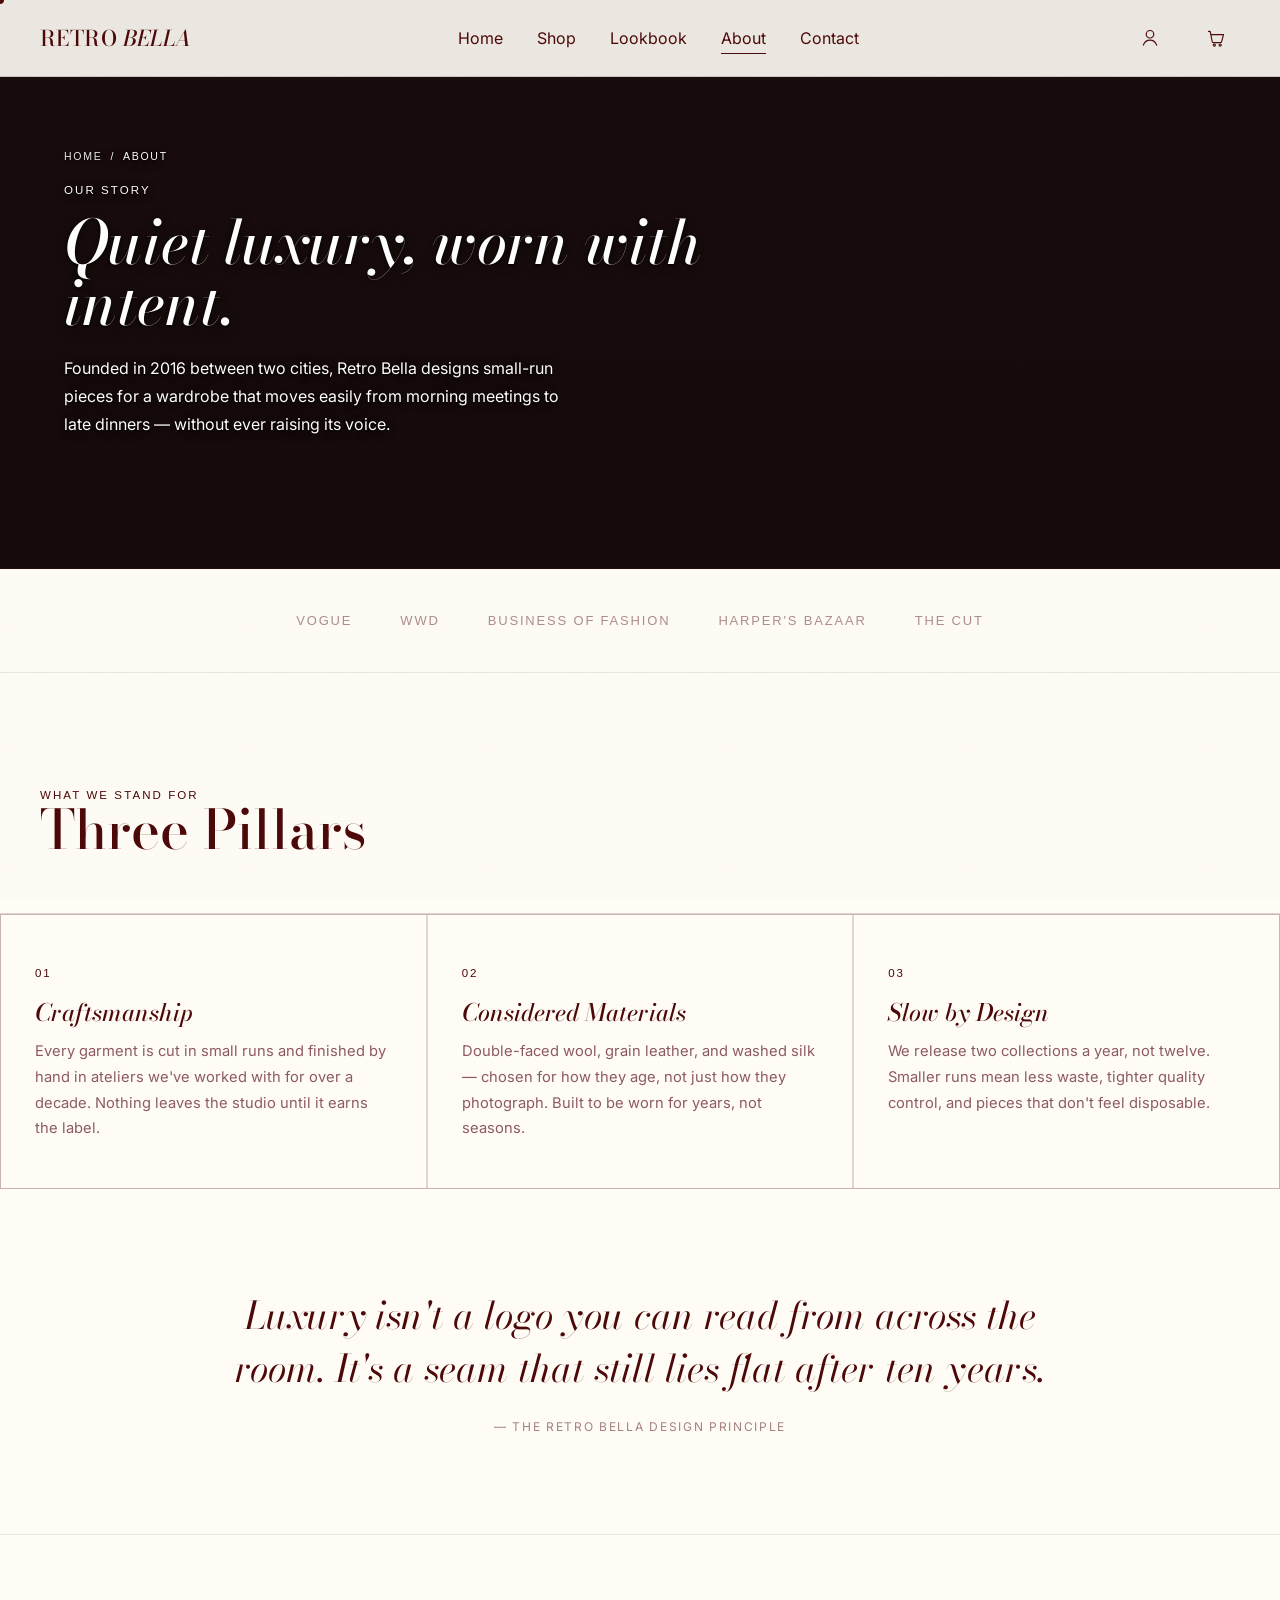
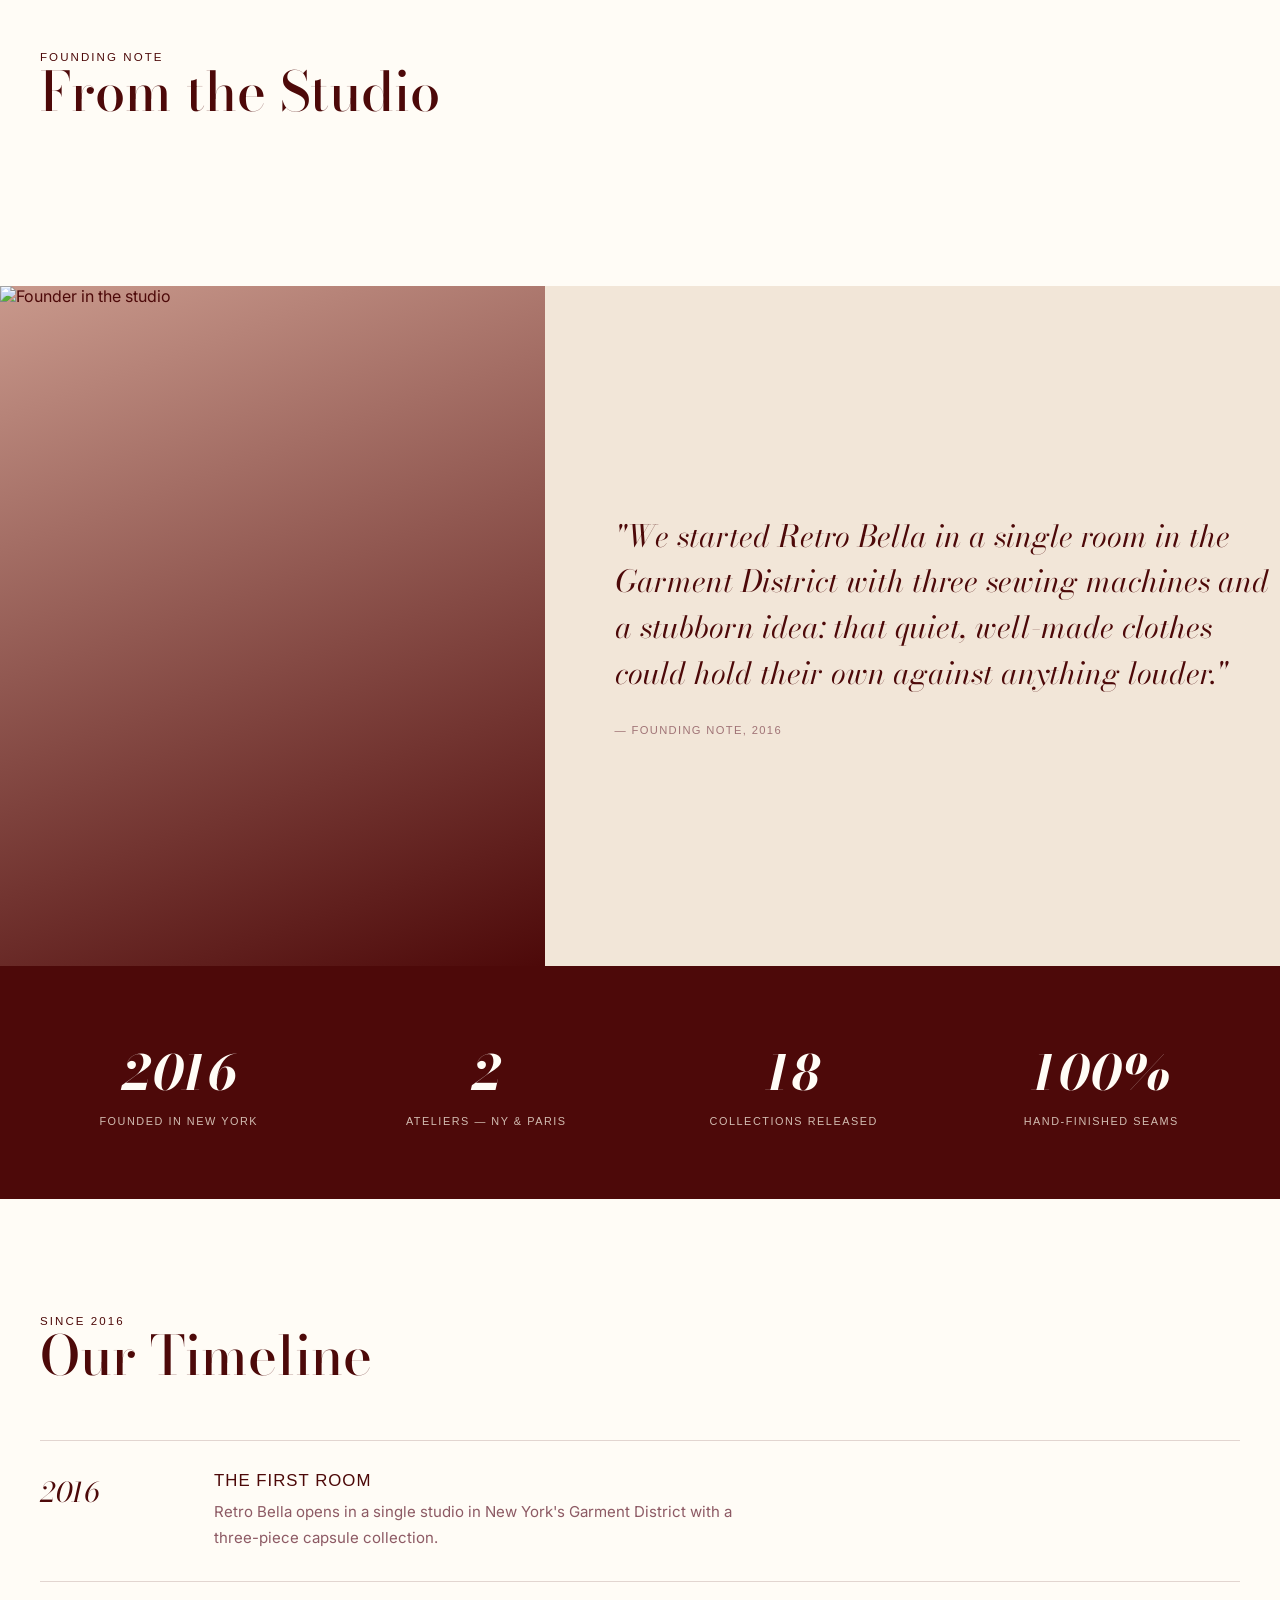
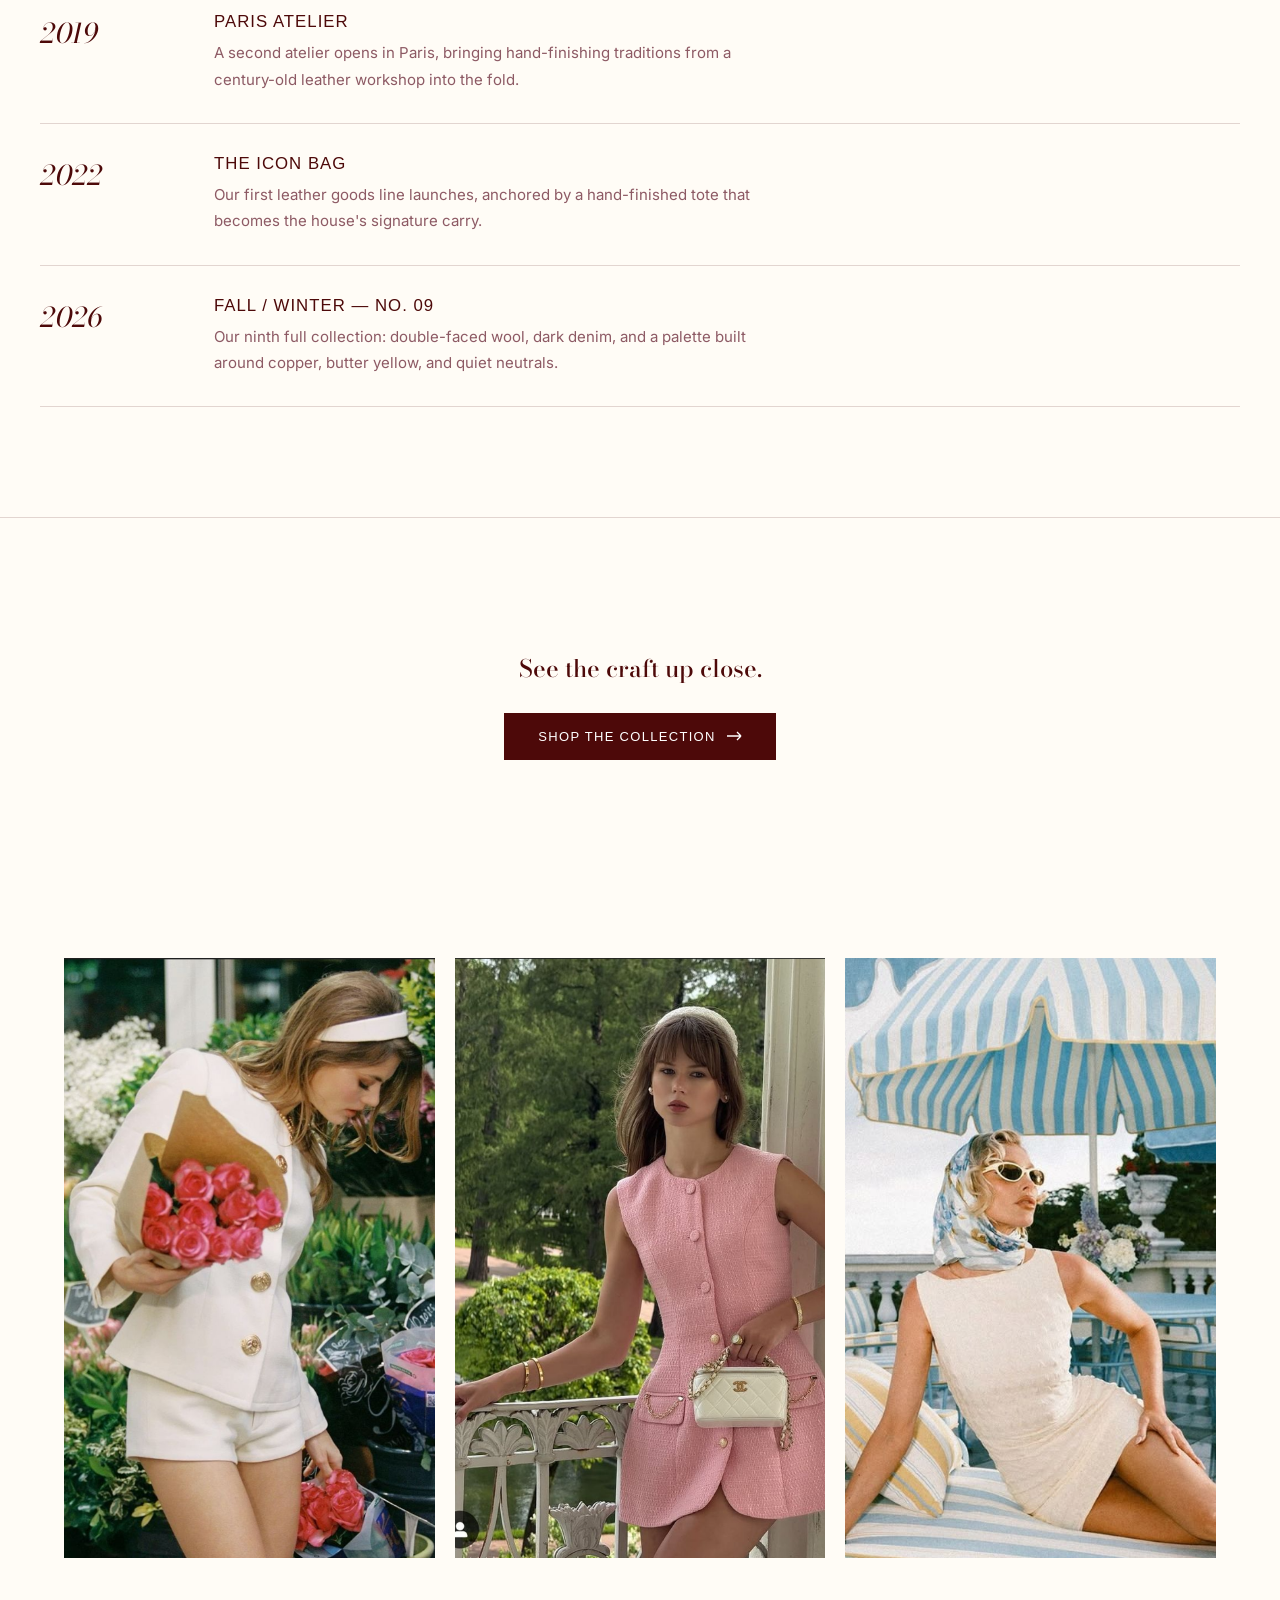
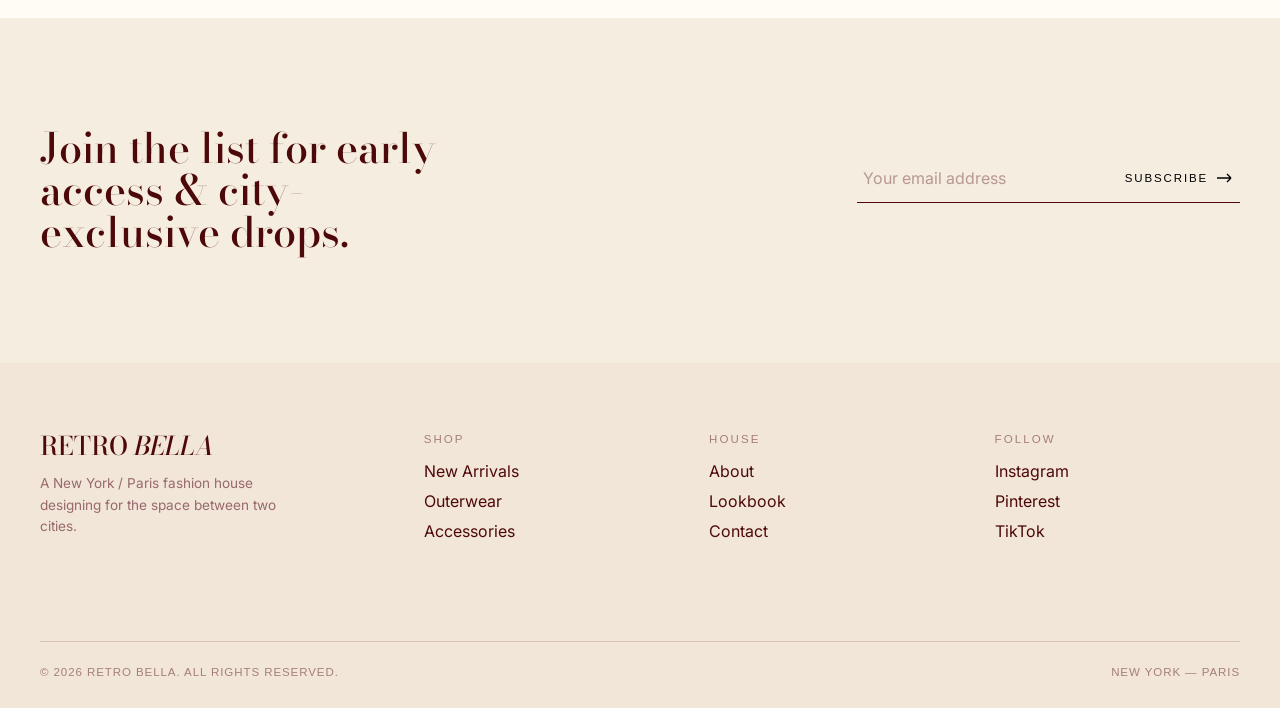
==== about.html @ 591b2ad4 "redone the about page" ====
<!DOCTYPE html>
<html lang="en">
<head>
<meta charset="UTF-8">
<meta name="viewport" content="width=device-width, initial-scale=1.0">
<title>About — RETRO&nbsp;BELLA</title>
<link rel="preconnect" href="https://fonts.googleapis.com">
<link rel="preconnect" href="https://fonts.gstatic.com" crossorigin>
<link href="https://fonts.googleapis.com/css2?family=Bodoni+Moda:ital,opsz,wght@0,6..96,400;0,6..96,500;0,6..96,700;1,6..96,400;1,6..96,500&family=Archivo+Expanded:wght@500;700&family=Inter:wght@300;400;500&display=swap" rel="stylesheet">
<link rel="stylesheet" href="css/styles.css">
<style>
  .page-banner{
    position:relative;
    background-color:#1a0d0d;
    background-image:linear-gradient(rgba(10,5,5,0.12), rgba(10,5,5,0.28)), url('images/about1.jpeg');
    background-size:cover;
    background-position:center 30%;
    background-repeat:no-repeat;
    padding:150px 5vw 130px;
  }
  .page-banner .breadcrumb,
  .page-banner .breadcrumb a,
  .page-banner .label,
  .page-banner h1,
  .page-banner .sub{
    color:#ffffff !important;
    text-shadow:0 2px 6px rgba(0,0,0,0.55), 0 1px 20px rgba(0,0,0,0.45);
  }
  .page-banner .breadcrumb a{
    opacity:0.9;
  }

  .founder-block .img{
    overflow:hidden;
  }
  .founder-block .img img{
    width:100%;
    height:100%;
    object-fit:cover;
    object-position:top center;
    display:block;
  }

  .editorial-photo{
    display:grid;
    grid-template-columns:repeat(3, 1fr);
    gap:20px;
    padding:60px 5vw;
  }
  .editorial-photo figure{
    margin:0;
    overflow:hidden;
  }
  .editorial-photo img{
    width:100%;
    height:600px;
    object-fit:cover;
    object-position:top center;
    display:block;
  }
  @media (max-width:800px){
    .editorial-photo{
      grid-template-columns:1fr;
    }
    .editorial-photo img{
      height:420px;
    }
  }

  .press-strip{
    display:flex;
    flex-wrap:wrap;
    align-items:center;
    justify-content:center;
    gap:48px;
    padding:44px 5vw;
    border-bottom:1px solid rgba(0,0,0,0.08);
  }
  .press-strip span{
    font-family:'Archivo Expanded', sans-serif;
    font-weight:500;
    font-size:13px;
    letter-spacing:0.14em;
    text-transform:uppercase;
    opacity:0.45;
  }

  .pull-quote{
    padding:100px 12vw;
    text-align:center;
    border-bottom:1px solid rgba(0,0,0,0.08);
  }
  .pull-quote p{
    font-family:'Bodoni Moda', serif;
    font-style:italic;
    font-weight:400;
    font-size:clamp(24px, 3vw, 38px);
    line-height:1.4;
    max-width:820px;
    margin:0 auto;
  }
  .pull-quote span{
    display:block;
    margin-top:24px;
    font-family:'Inter', sans-serif;
    font-size:12px;
    letter-spacing:0.14em;
    text-transform:uppercase;
    opacity:0.5;
  }

  .shop-cta{
    text-align:center;
    padding:90px 5vw;
    border-bottom:none;
  }
  .shop-cta h2{
    margin-bottom:28px;
  }
  .shop-cta a.btn-primary{
    display:inline-flex;
    align-items:center;
    gap:10px;
    padding:16px 34px;
    font-family:'Archivo Expanded', sans-serif;
    font-size:13px;
    letter-spacing:0.1em;
    text-transform:uppercase;
    text-decoration:none;
    color:#fff;
    background:#4D0909;
    transition:opacity .3s ease;
  }
  .shop-cta a.btn-primary:hover{
    opacity:0.85;
  }
</style>
</head>
<body>

<div class="grain"></div>
<div class="cursor-dot" id="cursorDot"></div>

<header id="siteHeader" class="scrolled">
  <a href="index.html" class="logo" style="text-decoration:none;color:inherit;">RETRO <em>BELLA</em></a>
  <nav class="links" id="navLinks">
    <a href="index.html">Home</a>
    <a href="shop.html">Shop</a>
    <a href="lookbook.html">Lookbook</a>
    <a href="about.html" class="is-active">About</a>
    <a href="contact.html">Contact</a>
  </nav>
  <div class="header-icons">
    <a href="login.html" class="icon-btn" aria-label="Account">
      <svg width="20" height="20" viewBox="0 0 24 24" fill="none"><path d="M12 12a4.5 4.5 0 1 0 0-9 4.5 4.5 0 0 0 0 9Z" stroke="currentColor" stroke-width="1.4"/><path d="M4 20.5c1.5-4 4.7-6 8-6s6.5 2 8 6" stroke="currentColor" stroke-width="1.4" stroke-linecap="round"/></svg>
    </a>
    <a href="shop.html" class="icon-btn" aria-label="Cart">
      <svg width="20" height="20" viewBox="0 0 24 24" fill="none"><path d="M3 4h2l2.4 12.2a1.5 1.5 0 0 0 1.47 1.3h8.4a1.5 1.5 0 0 0 1.47-1.18L21 8H6" stroke="currentColor" stroke-width="1.4" stroke-linecap="round" stroke-linejoin="round"/><circle cx="10" cy="20.5" r="1.3" stroke="currentColor" stroke-width="1.4"/><circle cx="17" cy="20.5" r="1.3" stroke="currentColor" stroke-width="1.4"/></svg>
    </a>
  </div>
  <button class="menu-btn" id="menuBtn" aria-label="Toggle menu">
    <span></span><span></span><span></span>
  </button>
</header>

<section class="page-banner about-banner">
  <div class="breadcrumb"><a href="index.html">Home</a> / <span>About</span></div>
  <span class="label">Our Story</span>
  <h1>Quiet luxury, worn with intent.</h1>
  <p class="sub">Founded in 2016 between two cities, Retro Bella designs small-run pieces for a wardrobe that moves easily from morning meetings to late dinners — without ever raising its voice.</p>
</section>

<div class="press-strip reveal">
  <span>Vogue</span>
  <span>WWD</span>
  <span>Business of Fashion</span>
  <span>Harper's Bazaar</span>
  <span>The Cut</span>
</div>

<section style="padding-bottom:0;">
  <div class="section-head reveal">
    <div>
      <span class="label">What We Stand For</span>
      <h2>Three Pillars</h2>
    </div>
  </div>
</section>

<div class="pillars-grid reveal">
  <div class="pillar">
    <span class="num">01</span>
    <h3>Craftsmanship</h3>
    <p>Every garment is cut in small runs and finished by hand in ateliers we've worked with for over a decade. Nothing leaves the studio until it earns the label.</p>
  </div>
  <div class="pillar">
    <span class="num">02</span>
    <h3>Considered Materials</h3>
    <p>Double-faced wool, grain leather, and washed silk — chosen for how they age, not just how they photograph. Built to be worn for years, not seasons.</p>
  </div>
  <div class="pillar">
    <span class="num">03</span>
    <h3>Slow by Design</h3>
    <p>We release two collections a year, not twelve. Smaller runs mean less waste, tighter quality control, and pieces that don't feel disposable.</p>
  </div>
</div>

<div class="pull-quote reveal">
  <p>Luxury isn't a logo you can read from across the room. It's a seam that still lies flat after ten years.</p>
  <span>— The Retro Bella Design Principle</span>
</div>

<section style="border-bottom:none;">
  <div class="section-head reveal">
    <div>
      <span class="label">Founding Note</span>
      <h2>From the Studio</h2>
    </div>
  </div>
</section>

<div class="founder-block reveal">
  <div class="img" style="--c1:#C9998C; --c2:#4D0909;">
    <img src="images/about2.jpeg" alt="Founder in the studio">
  </div>
  <div class="copy">
    <blockquote>"We started Retro Bella in a single room in the Garment District with three sewing machines and a stubborn idea: that quiet, well-made clothes could hold their own against anything louder."</blockquote>
    <cite>— Founding Note, 2016</cite>
  </div>
</div>

<div class="stats-row reveal">
  <div class="stat"><strong>2016</strong><span>Founded in New York</span></div>
  <div class="stat"><strong>2</strong><span>Ateliers — NY &amp; Paris</span></div>
  <div class="stat"><strong>18</strong><span>Collections released</span></div>
  <div class="stat"><strong>100%</strong><span>Hand-finished seams</span></div>
</div>

<section>
  <div class="section-head reveal">
    <div>
      <span class="label">Since 2016</span>
      <h2>Our Timeline</h2>
    </div>
  </div>

  <div class="timeline reveal" style="padding:0;">
    <div class="timeline-row">
      <span class="year">2016</span>
      <div>
        <h4>The First Room</h4>
        <p>Retro Bella opens in a single studio in New York's Garment District with a three-piece capsule collection.</p>
      </div>
    </div>
    <div class="timeline-row">
      <span class="year">2019</span>
      <div>
        <h4>Paris Atelier</h4>
        <p>A second atelier opens in Paris, bringing hand-finishing traditions from a century-old leather workshop into the fold.</p>
      </div>
    </div>
    <div class="timeline-row">
      <span class="year">2022</span>
      <div>
        <h4>The Icon Bag</h4>
        <p>Our first leather goods line launches, anchored by a hand-finished tote that becomes the house's signature carry.</p>
      </div>
    </div>
    <div class="timeline-row">
      <span class="year">2026</span>
      <div>
        <h4>Fall / Winter — No. 09</h4>
        <p>Our ninth full collection: double-faced wool, dark denim, and a palette built around copper, butter yellow, and quiet neutrals.</p>
      </div>
    </div>
  </div>
</section>

<div class="shop-cta reveal">
  <h2>See the craft up close.</h2>
  <a href="shop.html" class="btn-primary">Shop the Collection
    <svg width="16" height="10" viewBox="0 0 16 10" fill="none"><path d="M1 5H15M15 5L11 1M15 5L11 9" stroke="currentColor" stroke-width="1.3"/></svg>
  </a>
</div>

<div class="editorial-photo reveal">
  <figure><img src="images/about3.png" alt="Retro Bella — editorial moment"></figure>
  <figure><img src="images/about4.png" alt="Retro Bella — editorial moment"></figure>
  <figure><img src="images/about5.png" alt="Retro Bella — editorial moment"></figure>
</div>

<section id="newsletter" style="border-bottom:none;">
  <div class="newsletter reveal">
    <h2>Join the list for early access &amp; city-exclusive drops.</h2>
    <div>
      <form id="newsletterForm">
        <input type="email" placeholder="Your email address" required>
        <button type="submit">Subscribe
          <svg width="16" height="10" viewBox="0 0 16 10" fill="none"><path d="M1 5H15M15 5L11 1M15 5L11 9" stroke="currentColor" stroke-width="1.3"/></svg>
        </button>
      </form>
      <p class="note" id="newsletterNote">Thank you — you're on the list.</p>
    </div>
  </div>
</section>

<footer>
  <div class="brand">
    <h3>RETRO <em style="color:var(--sangria)">BELLA</em></h3>
    <p>A New York / Paris fashion house designing for the space between two cities.</p>
  </div>
  <div>
    <span class="label">Shop</span>
    <ul>
      <li><a href="shop.html">New Arrivals</a></li>
      <li><a href="shop.html">Outerwear</a></li>
      <li><a href="shop.html">Accessories</a></li>
    </ul>
  </div>
  <div>
    <span class="label">House</span>
    <ul>
      <li><a href="about.html">About</a></li>
      <li><a href="lookbook.html">Lookbook</a></li>
      <li><a href="contact.html">Contact</a></li>
    </ul>
  </div>
  <div>
    <span class="label">Follow</span>
    <ul>
      <li><a href="#">Instagram</a></li>
      <li><a href="#">Pinterest</a></li>
      <li><a href="#">TikTok</a></li>
    </ul>
  </div>
  <div class="footer-bottom">
    <span>© 2026 Retro Bella. All rights reserved.</span>
    <span>New York — Paris</span>
  </div>
</footer>

<script>
  const header = document.getElementById('siteHeader');
  const menuBtn = document.getElementById('menuBtn');
  const navLinks = document.getElementById('navLinks');
  menuBtn.addEventListener('click', () => {
    menuBtn.classList.toggle('open');
    navLinks.classList.toggle('open');
  });

  const revealEls = document.querySelectorAll('.reveal');
  const io = new IntersectionObserver((entries) => {
    entries.forEach(entry => {
      if (entry.isIntersecting) {
        entry.target.classList.add('in');
        io.unobserve(entry.target);
      }
    });
  }, { threshold: 0.15 });
  revealEls.forEach(el => io.observe(el));

  const form = document.getElementById('newsletterForm');
  const note = document.getElementById('newsletterNote');
  form.addEventListener('submit', (e) => {
    e.preventDefault();
    note.classList.add('show');
    form.reset();
    setTimeout(() => note.classList.remove('show'), 4000);
  });

  const cursorDot = document.getElementById('cursorDot');
  if (window.matchMedia('(hover: hover)').matches) {
    window.addEventListener('mousemove', (e) => {
      cursorDot.style.left = e.clientX + 'px';
      cursorDot.style.top = e.clientY + 'px';
    });
    document.querySelectorAll('.btn-primary, nav.links a, .newsletter button').forEach(el => {
      el.addEventListener('mouseenter', () => cursorDot.classList.add('active'));
      el.addEventListener('mouseleave', () => cursorDot.classList.remove('active'));
    });
  }
</script>

</body>
</html>
---- css/styles.css ----
:root{
    /* ===== Cherry / Cream theme ===== */
    --ink:#4D0909;              /* Cherry — primary text & accent */
    --paper:#FFFCF6;            /* Cream — primary background */
    --paper-dim:#F5EDE0;
    --sangria:#4D0909;          /* Cherry — buttons & accents */
    --sangria-dim:#320606;      /* deep cherry — hover states, gradient depth */
    --cornflower:#F0DCC0;       /* warm cream-gold — highlights on dark/video areas */
    --cornflower-dim:#E3C9A3;
    --butter:#F0DCC0;
    --butter-dim:#E3C9A3;
    --line: rgba(77,9,9,0.16);
    --dusk:#F5EDE0;
    --dusk-dim:#EBDFC9;
    --blush:#F2E6D8;
    --blush-dim:#E7D3BC;
  }

  *{ margin:0; padding:0; box-sizing:border-box; }
  html{ scroll-behavior:smooth; }

  body{
    background:var(--paper);
    color:var(--ink);
    font-family:'Inter', sans-serif;
    font-weight:400;
    overflow-x:hidden;
  }

  ::selection{ background:var(--sangria); color:var(--paper); }
  a{ color:inherit; text-decoration:none; }

  .label{
    font-family:'Archivo Expanded', sans-serif;
    text-transform:uppercase;
    letter-spacing:0.18em;
    font-size:0.72rem;
    font-weight:500;
  }

  h1,h2,h3{
    font-family:'Bodoni Moda', serif;
    font-weight:500;
    line-height:1;
  }

  .grain{
    position:fixed; inset:0; pointer-events:none; z-index:500;
    opacity:0.045; mix-blend-mode:multiply;
    background-image:url("data:image/svg+xml,%3Csvg xmlns='http://www.w3.org/2000/svg' width='120' height='120'%3E%3Cfilter id='n'%3E%3CfeTurbulence type='fractalNoise' baseFrequency='0.9' numOctaves='2' stitchTiles='stitch'/%3E%3C/filter%3E%3Crect width='100%25' height='100%25' filter='url(%23n)'/%3E%3C/svg%3E");
  }

  /* ---------- nav ---------- */
  header{
    position:fixed; top:0; left:0; right:0; z-index:200;
    display:flex; align-items:center; justify-content:space-between;
    padding:22px 40px;
    background:transparent;
    transition:background 0.4s ease, padding 0.4s ease, border-color 0.4s ease;
    border-bottom:1px solid transparent;
  }
  header.scrolled{
    background:rgba(255,252,246,0.92);
    backdrop-filter:blur(6px);
    padding:14px 40px;
    border-bottom:1px solid var(--line);
  }
  header.on-video .logo, header.on-video nav.links a{ color:var(--paper); }
  header.on-video.scrolled .logo, header.on-video.scrolled nav.links a{ color:var(--ink); }

  .logo{
    font-family:'Bodoni Moda', serif; font-weight:500; font-size:1.35rem;
    letter-spacing:0.02em; transition:color 0.4s ease;
  }
  .logo em{ font-style:italic; color:var(--sangria); }
  header.on-video:not(.scrolled) .logo em{ color:var(--cornflower); }

  nav.links{
    position:fixed; top:0; right:0; height:100vh; width:72%;
    background:var(--paper); display:flex; flex-direction:column; justify-content:center; align-items:flex-start;
    padding:40px; gap:26px; transform:translateX(100%); transition:transform 0.4s ease;
    border-left:1px solid var(--line); z-index:250;
  }
  nav.links.open{ transform:translateX(0); }
  nav.links a{ position:relative; transition:color 0.4s ease; color:var(--ink) !important; }
  .menu-btn{ display:flex; }
  @media (min-width:641px){
    nav.links{
      position:static; height:auto; width:auto; flex-direction:row;
      background:none; padding:0; gap:34px; transform:none; border-left:none;
    }
    nav.links a{ color:inherit !important; }
    .menu-btn{ display:none; }
  }
  nav.links a::after{
    content:""; position:absolute; left:0; bottom:-6px;
    width:0; height:1px; background:currentColor;
    transition:width 0.3s ease;
  }
  nav.links a:hover::after{ width:100%; }

  .menu-btn{
    flex-direction:column; align-items:center; justify-content:center; gap:5px;
    width:48px; height:48px;
    background:none; border:none; cursor:pointer; z-index:300;
  }
  .menu-btn span{ width:26px; height:1.5px; background:var(--ink); display:block; transition:transform .3s ease, opacity .3s ease; }
  header.on-video:not(.scrolled) .menu-btn span{ background:var(--paper); }
  .menu-btn.open span:nth-child(1){ transform:translateY(6.5px) rotate(45deg); }
  .menu-btn.open span:nth-child(2){ opacity:0; }
  .menu-btn.open span:nth-child(3){ transform:translateY(-6.5px) rotate(-45deg); }

  /* ---------- ticker ---------- */
  .ticker-wrap{
    position:relative; z-index:190;
    background:var(--dusk); color:var(--ink);
    overflow:hidden; white-space:nowrap;
    height:32px; display:flex; align-items:center;
  }
  .ticker{ display:inline-flex; animation:scrollTicker 26s linear infinite; }
  .ticker span{
    font-family:'Archivo Expanded', sans-serif; text-transform:uppercase;
    letter-spacing:0.22em; font-size:0.68rem; padding:0 22px;
    display:inline-flex; align-items:center; gap:22px;
  }
  .ticker span::after{ content:"—"; color:var(--cornflower); }
  @keyframes scrollTicker{ from{ transform:translateX(0); } to{ transform:translateX(-50%); } }

  /* ---------- hero (video) ---------- */
  .hero{
    position:relative;
    height:100vh; min-height:640px;
    display:flex; flex-direction:column; justify-content:flex-end;
    overflow:hidden;
    color:var(--paper);
  }
  .hero video{
    position:absolute; inset:0; width:100%; height:100%;
    object-fit:cover; z-index:0;
    filter:saturate(0.9) contrast(1.05);
  }
  .hero .veil{
    position:absolute; inset:0; z-index:1;
    background:
      radial-gradient(120% 60% at 12% 0%, rgba(250,252,208,0.22) 0%, rgba(250,252,208,0) 55%),
      linear-gradient(180deg, rgba(20,15,10,0.10) 0%, rgba(20,15,10,0.02) 35%, rgba(20,15,10,0.48) 100%);
  }
  .hero-content{
    position:relative; z-index:2;
    height:100%; width:100%;
    display:flex; align-items:flex-end; justify-content:flex-start;
    padding:0 20px 90px;
  }
  @media (min-width:641px){
    .hero-content{ align-items:center; padding:0 clamp(24px, 6vw, 80px); }
  }

  .hero-caption{
    max-width:100%;
    color:var(--paper);
    text-align:left;
    animation:heroIn 1.4s cubic-bezier(.16,.9,.28,1) both;
  }
  @media (min-width:641px){ .hero-caption{ max-width:420px; } }
  @keyframes heroIn{
    from{ opacity:0; transform:translateY(24px); }
    to{ opacity:1; transform:translateY(0); }
  }
  .hero-caption .rule{
    width:52px; height:2px; background:var(--butter-dim); margin-bottom:22px;
  }
  .hero-caption .label{ color:var(--butter-dim); display:block; margin-bottom:18px; }
  .hero-caption h1{
    font-size:clamp(2.4rem, 4.4vw, 3.6rem);
    font-style:italic; font-weight:500;
    line-height:1.1; margin-bottom:22px;
  }
  .hero-caption p{
    font-size:0.98rem; line-height:1.75;
    color:rgba(241,241,241,0.8); margin-bottom:34px;
  }
  .hero-caption .btn-primary{ padding:16px 28px; }
  .hero-caption .btn-row{ display:flex; gap:16px; flex-wrap:wrap; }
  .btn-outline{
    display:inline-flex; align-items:center; gap:12px;
    background:transparent; color:var(--paper);
    font-family:'Archivo Expanded', sans-serif; font-size:0.78rem;
    letter-spacing:0.14em; text-transform:uppercase;
    padding:16px 27px; border:1px solid rgba(241,241,241,0.55); cursor:pointer;
    transition:background 0.3s ease, color 0.3s ease, border-color 0.3s ease;
  }
  .btn-outline:hover{ background:var(--paper); color:var(--ink); border-color:var(--paper); }

  .scroll-cue{
    position:absolute; left:clamp(24px, 6vw, 80px); bottom:44px; z-index:2;
    display:flex; align-items:center; gap:10px;
    font-family:'Archivo Expanded', sans-serif; text-transform:uppercase;
    font-size:0.68rem; letter-spacing:0.18em; color:var(--paper);
  }
  .scroll-cue .dot{ width:6px; height:6px; border-radius:50%; background:var(--butter); animation:pulse 1.8s ease-in-out infinite; }
  @keyframes pulse{ 0%,100%{ transform:scale(1); opacity:1; } 50%{ transform:scale(1.6); opacity:0.4; } }

  /* ---------- section shared ---------- */
  section{ padding:110px 40px; border-bottom:1px solid var(--line); }
  .section-head{ display:flex; justify-content:space-between; align-items:flex-end; margin-bottom:56px; flex-wrap:wrap; gap:20px; }
  .section-head h2{ font-size:clamp(2.1rem, 5vw, 3.4rem); }
  .section-head .label{ color:var(--sangria); }

  .reveal{ opacity:0; transform:translateY(36px); transition:opacity 0.8s ease, transform 0.8s ease; }
  .reveal.in{ opacity:1; transform:translateY(0); }

  /* ---------- CATEGORY STRIP (animated vertical panels) ---------- */
  .shop-section{ padding-bottom:120px; }
  .category-strip{
    display:flex;
    flex-direction:column;
    gap:2px;
    border:1px solid var(--line);
  }
  .cat-panel{
    position:relative;
    overflow:hidden;
    cursor:pointer;
    height:140px;
    transition:height 0.5s ease;
  }
  .cat-panel:hover{ height:340px; }
  .category-strip:hover .cat-panel:not(:hover){ height:100px; }
  @media (min-width:901px){
    .category-strip{
      flex-direction:row;
      height:78vh; min-height:520px; max-height:760px;
    }
    .cat-panel{ flex:1; height:auto; transition:flex 0.7s cubic-bezier(.22,.85,.24,1); }
    .cat-panel:hover{ flex:2.6; height:auto; }
    .category-strip:hover .cat-panel:not(:hover){ flex:0.72; height:auto; }
  }

  .cat-panel .swatch{
    position:absolute; inset:0;
    background:linear-gradient(165deg, var(--c1), var(--c2));
    overflow:hidden;
    transform:scale(1.08);
    transition:transform 0.7s cubic-bezier(.22,.85,.24,1);
  }
  .cat-panel:hover .swatch{ transform:scale(1); }

  .cat-panel .swatch img{
    position:absolute; inset:0;
    width:100%; height:100%;
    object-fit:cover;
  }
  .cat-panel[data-index="01"] .swatch img{ object-position:center 20%; }
  .cat-panel[data-index="04"] .swatch img{ object-position:center 15%; }
  .cat-panel[data-index="02"] .swatch img{ object-position:center 20%; }
  .cat-panel[data-index="03"] .swatch img{ object-position:center; }
  .cat-panel[data-index="05"] .swatch img{ object-position:center; }

  .cat-panel .panel-veil{
    position:absolute; inset:0;
    background:linear-gradient(180deg, rgba(92,22,38,0) 55%, rgba(92,22,38,0.38) 100%);
    transition:background 0.5s ease;
  }
  .cat-panel:hover .panel-veil{
    background:linear-gradient(180deg, rgba(92,22,38,0) 60%, rgba(92,22,38,0.3) 100%);
  }

  /* collapsed vertical label */
  .panel-label{
    position:absolute; inset:0; z-index:2;
    display:flex; flex-direction:row; align-items:center; justify-content:space-between;
    padding:22px 18px;
    opacity:1; transition:opacity 0.35s ease;
  }
  .cat-panel:hover .panel-label{ opacity:0; }
  .panel-label .num{
    font-family:'Archivo Expanded', sans-serif; font-size:0.68rem;
    letter-spacing:0.14em; color:rgba(241,241,241,0.75);
  }
  .panel-label h3{
    font-size:1.5rem; font-style:italic; color:var(--paper);
    letter-spacing:0.01em;
  }
  @media (min-width:901px){
    .panel-label{ flex-direction:column; align-items:stretch; }
    .panel-label h3{
      font-size:1.4rem;
      writing-mode:vertical-rl; transform:rotate(180deg);
      align-self:flex-start;
    }
  }

  /* expanded reveal content */
  .panel-reveal{
    position:absolute; left:0; right:0; bottom:0; z-index:2;
    padding:30px 28px;
    opacity:0; transform:translateY(14px);
    transition:opacity 0.4s ease 0.15s, transform 0.5s ease 0.15s;
    white-space:normal;
  }
  .cat-panel:hover .panel-reveal{ opacity:1; transform:translateY(0); }
  .panel-reveal .label{ color:var(--cornflower); display:block; margin-bottom:10px; white-space:nowrap; }
  .panel-reveal h3{ color:var(--paper); font-size:1.9rem; font-style:italic; margin-bottom:10px; writing-mode:initial; transform:none; }
  .panel-reveal p{
    color:rgba(241,241,241,0.75); font-size:0.88rem; line-height:1.55;
    max-width:230px; margin-bottom:18px;
  }
  .panel-link{
    display:inline-flex; align-items:center; gap:10px;
    color:var(--paper); font-family:'Archivo Expanded', sans-serif;
    font-size:0.7rem; letter-spacing:0.14em; text-transform:uppercase;
    border-bottom:1px solid rgba(241,241,241,0.4); padding-bottom:6px;
  }
  .panel-link svg{ transition:transform 0.3s ease; }
  .cat-panel:hover .panel-link:hover svg{ transform:translateX(5px); }

  /* ---------- SPOTLIGHT / HIGH-END PRODUCT ---------- */
  .spotlight{ background:var(--dusk); color:var(--ink); border-bottom:1px solid var(--line); }
  .spotlight-grid{
    display:grid; grid-template-columns:1fr; gap:50px; align-items:center;
  }
  @media (min-width:981px){
    .spotlight-grid{ grid-template-columns:1.1fr 0.9fr; gap:80px; }
  }
  .spotlight-img{
    position:relative; aspect-ratio:4/5;
    display:flex; align-items:center; justify-content:center;
  }
  .photo-stack{
    position:relative;
    width:82%; height:82%;
  }
  .photo-card{
    position:absolute; inset:0;
    background:var(--paper);
    padding:12px 12px 12px;
    box-shadow:0 24px 50px rgba(92,22,38,0.22);
    transition:transform 0.5s cubic-bezier(.22,.85,.24,1), box-shadow 0.5s ease;
  }
  .photo-card img{
    width:100%; height:100%;
    object-fit:cover; display:block;
  }
  .card-back{
    transform:rotate(-9deg) translate(-22px, 14px);
    z-index:1;
  }
  .card-mid{
    transform:rotate(6deg) translate(18px, -8px);
    z-index:2;
  }
  .card-front{
    transform:rotate(-2deg);
    z-index:3;
    padding-bottom:44px;
  }
  .spotlight-img:hover .card-back{ transform:rotate(-13deg) translate(-32px, 20px); }
  .spotlight-img:hover .card-mid{ transform:rotate(9deg) translate(26px, -14px); }
  .spotlight-img:hover .card-front{ transform:rotate(-4deg) translateY(-6px); }
  .photo-card-cap{
    position:absolute; left:12px; right:12px; bottom:14px;
    font-family:'Archivo Expanded', sans-serif; font-size:0.6rem;
    letter-spacing:0.14em; text-transform:uppercase; color:var(--ink);
    text-align:center;
  }
  .spotlight-copy .label{ color:var(--sangria); display:block; margin-bottom:18px; }
  .spotlight-copy h2{ font-size:clamp(2rem,4.4vw,3.2rem); font-style:italic; margin-bottom:20px; }
  .spotlight-copy p{ font-size:1rem; line-height:1.8; color:rgba(92,22,38,0.72); max-width:460px; margin-bottom:32px; }

  .spotlight-price{ display:flex; align-items:baseline; gap:14px; margin-bottom:30px; }
  .spotlight-price .now{ font-family:'Bodoni Moda', serif; font-style:italic; font-size:1.9rem; color:var(--ink); }
  .spotlight-price .was{ font-size:0.95rem; text-decoration:line-through; color:rgba(92,22,38,0.4); }

  .swatch-row{ display:flex; gap:4px; margin-bottom:30px; }
  .swatch-row .sw{
    width:48px; height:48px; padding:9px;
    border-radius:50%; cursor:pointer;
    background-clip:content-box;
    border:2px solid transparent; transition:border-color 0.25s ease;
  }
  .swatch-row .sw.active{ border-color:var(--ink); }

  .size-row{ display:flex; gap:10px; margin-bottom:36px; flex-wrap:wrap; }
  .size-row button{
    background:none; border:1px solid rgba(92,22,38,0.35); color:var(--ink);
    font-family:'Archivo Expanded', sans-serif; font-size:0.72rem; letter-spacing:0.08em;
    min-width:48px; min-height:48px; padding:10px 16px; cursor:pointer; transition:all 0.25s ease;
  }
  .size-row button:hover, .size-row button.active{
    background:var(--sangria); color:var(--paper); border-color:var(--sangria);
  }

  .btn-primary{
    display:inline-flex; align-items:center; gap:12px;
    background:var(--sangria); color:var(--paper);
    font-family:'Archivo Expanded', sans-serif; font-size:0.78rem;
    letter-spacing:0.14em; text-transform:uppercase;
    padding:17px 30px; border:none; cursor:pointer;
    transition:background 0.3s ease;
  }
  .btn-primary:hover{ background:var(--sangria-dim); }
  .btn-primary svg{ transition:transform 0.3s ease; }
  .btn-primary:hover svg{ transform:translateX(5px); }

  .spotlight-meta{
    margin-top:34px; display:flex; gap:34px; flex-wrap:wrap;
    font-size:0.8rem; color:rgba(241,241,241,0.55);
  }
  .spotlight-meta span{ display:flex; align-items:center; gap:8px; }
  .spotlight-meta .sq{ width:5px; height:5px; background:var(--sangria); display:inline-block; }

  /* ---------- editorial ---------- */
  .editorial-block{ display:grid; grid-template-columns:1fr; gap:40px; align-items:center; padding:50px 0; }
  .editorial-block:not(:last-child){ border-bottom:1px solid var(--line); }
  #editorial{ background:var(--blush); }
  @media (min-width:901px){
    .editorial-block{ grid-template-columns:1fr 1fr; gap:70px; padding:70px 0; }
    .editorial-block.reverse .img{ order:2; }
  }
  .editorial-block .img{
    aspect-ratio:4/5; position:relative; overflow:hidden;
    background:linear-gradient(160deg, var(--c1), var(--c2));
  }
  .editorial-block .img img{
    position:absolute; inset:0;
    width:100%; height:100%;
    object-fit:cover;
  }
  .editorial-block .img::after{
    z-index:1;
    text-shadow:0 1px 6px rgba(0,0,0,0.35);
    content:attr(data-cap); position:absolute; left:16px; bottom:16px;
    color:var(--paper); font-family:'Archivo Expanded', sans-serif;
    font-size:0.62rem; letter-spacing:0.16em; text-transform:uppercase;
  }
  .editorial-block .copy .label{ color:var(--sangria); margin-bottom:18px; display:block; }
  .editorial-block .copy h2{ font-size:clamp(1.9rem,4vw,2.8rem); margin-bottom:22px; font-style:italic; }
  .editorial-block .copy p{ font-size:1rem; line-height:1.75; color:rgba(92,22,38,0.72); max-width:440px; }

  /* ---------- manifesto ---------- */
  .manifesto{
    text-align:center; padding:140px 40px;
    background:var(--sangria); color:var(--paper);
    border-bottom:none !important;
  }
  .manifesto blockquote{
    font-family:'Bodoni Moda', serif; font-style:italic;
    font-size:clamp(1.6rem, 4vw, 3rem); max-width:900px; margin:0 auto; line-height:1.35;
  }
  .manifesto blockquote span{ color:var(--butter); }
  .manifesto cite{ display:block; margin-top:28px; font-style:normal; color:var(--blush); }

  /* ---------- newsletter ---------- */
  #newsletter{ background:var(--dusk); }
  .newsletter{ display:flex; flex-direction:column; align-items:flex-start; gap:24px; }
  .newsletter h2{ font-size:clamp(1.8rem,4vw,2.6rem); max-width:420px; }
  .newsletter form{
    display:flex; align-items:stretch; border-bottom:1px solid var(--ink);
    width:100%; max-width:420px;
  }
  .newsletter input{
    flex:1; background:none; border:none; outline:none; min-height:48px;
    font-family:'Inter', sans-serif; font-size:1rem; padding:10px 6px; color:var(--ink);
  }
  .newsletter input::placeholder{ color:rgba(92,22,38,0.4); }
  .newsletter button{
    background:none; border:none; cursor:pointer; min-height:48px; min-width:48px;
    font-family:'Archivo Expanded', sans-serif; text-transform:uppercase;
    letter-spacing:0.16em; font-size:0.72rem; padding:10px 8px;
    display:flex; align-items:center; justify-content:center; gap:8px;
  }
  @media (min-width:641px){
    .newsletter{ flex-direction:row; justify-content:space-between; align-items:center; flex-wrap:wrap; gap:30px; }
    .newsletter form{ min-width:320px; flex:1; }
  }
  .newsletter button svg{ transition:transform 0.3s ease; }
  .newsletter button:hover svg{ transform:translateX(6px); }
  .newsletter .note{ margin-top:10px; font-size:0.78rem; color:var(--sangria); opacity:0; transition:opacity .3s ease; }
  .newsletter .note.show{ opacity:1; }

  /* ---------- footer ---------- */
  footer{ padding:50px 20px 30px; display:grid; grid-template-columns:1fr; gap:40px; background:var(--blush); }
  @media (min-width:641px){ footer{ grid-template-columns:1fr 1fr; } }
  @media (min-width:901px){ footer{ padding:70px 40px 30px; grid-template-columns:1.4fr 1fr 1fr 1fr; } }
  footer .brand h3{ font-size:1.6rem; margin-bottom:14px; }
  footer .brand p{ font-size:0.85rem; color:rgba(92,22,38,0.6); max-width:260px; line-height:1.6; }
  footer .label{ margin-bottom:16px; display:block; color:rgba(92,22,38,0.5); }
  footer ul{ list-style:none; display:flex; flex-direction:column; gap:10px; }
  footer ul li a:hover{ color:var(--sangria); }
  .footer-bottom{
    grid-column:1/-1; display:flex; justify-content:space-between; flex-wrap:wrap; gap:10px;
    margin-top:60px; padding-top:24px; border-top:1px solid var(--line);
    font-size:0.72rem; color:rgba(92,22,38,0.5);
    font-family:'Archivo Expanded', sans-serif; letter-spacing:0.08em; text-transform:uppercase;
  }

  /* ---------- custom cursor ---------- */
  .cursor-dot{
    position:fixed; top:0; left:0; width:8px; height:8px; border-radius:50%;
    background:var(--sangria); pointer-events:none; z-index:600;
    transform:translate(-50%,-50%); transition:width .2s ease, height .2s ease, opacity .2s ease, background .2s ease;
    opacity:0;
  }
  @media (hover:hover){ .cursor-dot{ opacity:1; } }
  .cursor-dot.active{ width:52px; height:52px; background:rgba(184,169,201,0.85); }
  .cursor-dot.on-video{ background:var(--cornflower); }

  /* ---------- responsive: mobile-first base already set above; this block only
     upgrades header/section chrome and the hero split-heading layout at wider widths ---------- */
  header{ padding:18px 20px; }
  section{ padding:80px 20px; }
  .hero-grid{ grid-template-columns:1fr; text-align:left; }
  .hero h1.right{ text-align:left; }
  .hero-divider{ display:none; }
  .shop-grid{ grid-template-columns:1fr; }

  @media (min-width:641px){
    header{ padding:22px 40px; }
    section{ padding:110px 40px; }
    .hero-divider{ display:block; }
    .shop-grid{ grid-template-columns:repeat(2, 1fr); }
  }
  @media (prefers-reduced-motion:reduce){ *{ animation:none !important; transition:none !important; } }

  /* =========================================================
     HEADER ICONS (account / bag) — shared across all pages
  ========================================================= */
  .header-icons{ display:flex; align-items:center; gap:14px; }
  @media (min-width:641px){ .header-icons{ gap:20px; } }
  .icon-btn{
    display:flex; align-items:center; justify-content:center;
    width:48px; height:48px;
    background:none; border:none; cursor:pointer; color:inherit;
    transition:color 0.4s ease, opacity 0.25s ease;
  }
  .icon-btn:hover{ opacity:0.7; }
  header:not(.on-video) .header-icons{ color:var(--ink); }
  header.on-video .header-icons{ color:var(--paper); }
  header.on-video.scrolled .header-icons{ color:var(--ink); }

  nav.links a.is-active::after{ width:100%; }

  /* =========================================================
     PAGE BANNER (inner-page hero, non-video)
  ========================================================= */
  .page-banner{
    position:relative;
    isolation:isolate;
    overflow:hidden;
    padding:130px 20px 60px;
    background:linear-gradient(160deg, var(--dusk), var(--blush));
    border-bottom:1px solid var(--line);
  }
  .page-banner.shop-banner,
  .page-banner.contact-banner {
    background-color:#3a0808;
    background-image:linear-gradient(rgba(30,4,4,0.6), rgba(30,4,4,0.72)), url('../images/bg.jpeg');
    background-size:cover;
    background-position:center;
    background-repeat:no-repeat;
    padding:150px 5vw 130px;
  }
  .page-banner.about-banner {
    background-color:#1a0d0d;
    background-image:linear-gradient(rgba(10,5,5,0.12), rgba(10,5,5,0.28)), url('../images/about1.jpeg');
    background-size:cover;
    background-position:center 30%;
    background-repeat:no-repeat;
    padding:150px 5vw 130px;
  }
  .page-banner::before {
    content:"";
    position:absolute;
    inset:0;
    background:linear-gradient(180deg, rgba(20,4,4,0.62) 0%, rgba(20,4,4,0.7) 55%, rgba(20,4,4,0.78) 100%);
    z-index:0;
  }
  .page-banner.shop-banner::before,
  .page-banner.contact-banner::before,
  .page-banner.about-banner::before {
    content:none;
  }
  .page-banner > * {
    position:relative;
    z-index:1;
  }
  .page-banner.shop-banner .breadcrumb,
  .page-banner.shop-banner .breadcrumb a,
  .page-banner.shop-banner .label,
  .page-banner.shop-banner h1,
  .page-banner.shop-banner .sub,
  .page-banner.contact-banner .breadcrumb,
  .page-banner.contact-banner .breadcrumb a,
  .page-banner.contact-banner .label,
  .page-banner.contact-banner h1,
  .page-banner.contact-banner .sub,
  .page-banner.about-banner .breadcrumb,
  .page-banner.about-banner .breadcrumb a,
  .page-banner.about-banner .label,
  .page-banner.about-banner h1,
  .page-banner.about-banner .sub {
    color:#ffffff !important;
    text-shadow:0 2px 10px rgba(0,0,0,0.6), 0 1px 2px rgba(0,0,0,0.7);
  }
  @media (min-width:641px){ .page-banner{ padding:168px 40px 90px; } }
  .breadcrumb{
    display:flex; align-items:center; gap:8px; margin-bottom:22px;
    font-family:'Archivo Expanded', sans-serif; font-size:0.66rem;
    letter-spacing:0.16em; text-transform:uppercase; color:rgba(92,22,38,0.5);
  }
  .breadcrumb a:hover{ color:var(--sangria); }
  .page-banner .label{ color:var(--sangria); display:block; margin-bottom:16px; }
  .page-banner h1{ font-size:clamp(2.3rem, 5.2vw, 3.8rem); font-style:italic; max-width:720px; }
  .page-banner p.sub{
    margin-top:20px; font-size:1rem; line-height:1.75;
    color:rgba(92,22,38,0.72); max-width:520px;
  }

  /* =========================================================
     SHOP — filters + product grid
  ========================================================= */
  .filter-bar{ display:flex; gap:12px; flex-wrap:wrap; padding:50px 20px 36px; }
  .filter-pill{
    font-family:'Archivo Expanded', sans-serif; font-size:0.7rem;
    letter-spacing:0.1em; text-transform:uppercase;
    min-height:48px; padding:11px 22px; border:1px solid rgba(92,22,38,0.28);
    background:none; color:var(--ink); cursor:pointer;
    transition:background 0.25s ease, color 0.25s ease, border-color 0.25s ease;
  }
  .filter-pill.active, .filter-pill:hover{ background:var(--sangria); color:var(--paper); border-color:var(--sangria); }

  .product-grid{ display:grid; grid-template-columns:1fr; gap:40px; padding:0 20px 60px; }
  @media (min-width:641px){ .product-grid{ grid-template-columns:repeat(2, 1fr); gap:32px 28px; } }
  @media (min-width:901px){ .filter-bar{ padding:70px 40px 46px; } .product-grid{ padding:0 40px 60px; } }
  @media (min-width:981px){ .product-grid{ grid-template-columns:repeat(4, 1fr); } }
  .product-card{ position:relative; display:flex; flex-direction:column; }
  .product-card.is-hidden{ display:none; }
  .card-actions{
    display:flex;
    align-items:center;
    gap:10px;
    padding:14px 16px 16px;
    margin-top:auto;
  }
  .add-cart-btn{
    flex:1;
    padding:12px 14px;
    background:#2c1010;
    color:#ffffff;
    border:none;
    border-radius:2px;
    font-family:'Archivo Expanded', 'Inter', sans-serif;
    font-size:11px;
    font-weight:500;
    letter-spacing:1.2px;
    text-transform:uppercase;
    cursor:pointer;
    transition:background .25s ease;
  }
  .add-cart-btn:hover{
    background:var(--sangria, #4D0909);
  }
  .product-media{
    position:relative; aspect-ratio:3/4; overflow:hidden;
    background:linear-gradient(160deg, var(--c1, var(--dusk)), var(--c2, var(--blush)));
  }
  .product-media:has(img.fit-contain){
    background:#ffffff;
  }
  .product-media img{
    position:absolute; inset:0; width:100%; height:100%; object-fit:cover;
    transition:transform 0.6s cubic-bezier(.22,.85,.24,1), opacity 0.3s ease;
  }
  .product-media img.fit-contain{
    object-fit:contain; padding:14px;
  }
  .product-card:hover .product-media img{ transform:scale(1.06); }
  .product-tag{
    position:absolute; top:12px; left:12px; z-index:2;
    background:var(--ink); color:var(--paper);
    font-family:'Archivo Expanded', sans-serif; font-size:0.6rem;
    letter-spacing:0.1em; text-transform:uppercase; padding:6px 11px;
  }
  .wishlist-btn{
    position:absolute; top:6px; right:6px; z-index:2;
    width:48px; height:48px; border-radius:50%;
    background:rgba(255,248,233,0.88); border:none;
    display:flex; align-items:center; justify-content:center; cursor:pointer;
    transition:background 0.25s ease, transform 0.25s ease;
  }
  .wishlist-btn:hover{ background:var(--paper); transform:scale(1.06); }
  .wishlist-btn.active svg path{ fill:var(--sangria); stroke:var(--sangria); }
  .quick-add{
    position:absolute; left:12px; right:12px; bottom:12px; z-index:2;
    background:var(--ink); color:var(--paper); border:none;
    padding:13px; font-family:'Archivo Expanded', sans-serif; font-size:0.66rem;
    letter-spacing:0.12em; text-transform:uppercase; cursor:pointer;
    opacity:0; transform:translateY(8px);
    transition:opacity 0.3s ease, transform 0.3s ease, background 0.25s ease;
  }
  .product-card:hover .quick-add{ opacity:1; transform:translateY(0); }
  .quick-add:hover{ background:var(--sangria); }
  .product-info{ padding-top:16px; display:flex; justify-content:space-between; gap:10px; }
  .product-info h3{ font-size:1rem; font-style:italic; font-family:'Bodoni Moda', serif; font-weight:500; margin-bottom:5px; }
  .product-info .cat-label{
    font-family:'Archivo Expanded', sans-serif; font-size:0.6rem;
    letter-spacing:0.12em; text-transform:uppercase; color:rgba(92,22,38,0.48);
  }
  .product-price{ font-family:'Bodoni Moda', serif; font-style:italic; font-size:1rem; white-space:nowrap; }
  .load-more-wrap{ display:flex; justify-content:center; padding-bottom:110px; }
  .empty-note{ padding:40px; text-align:center; color:rgba(92,22,38,0.55); display:none; }
  .empty-note.show{ display:block; }

  /* =========================================================
     ABOUT
  ========================================================= */
  .pillars-grid{ display:grid; grid-template-columns:1fr; gap:2px; background:var(--line); border:1px solid var(--line); }
  @media (min-width:901px){ .pillars-grid{ grid-template-columns:repeat(3, 1fr); } }
  .pillar{ padding:46px 34px; background:var(--paper); }
  .pillar .num{ font-family:'Archivo Expanded', sans-serif; color:var(--sangria); font-size:0.72rem; letter-spacing:0.16em; }
  .pillar h3{ margin:20px 0 14px; font-size:1.5rem; font-style:italic; }
  .pillar p{ font-size:0.92rem; line-height:1.75; color:rgba(92,22,38,0.7); }

  .founder-block{ display:grid; grid-template-columns:1fr; gap:0; align-items:center; background:var(--blush); }
  @media (min-width:901px){ .founder-block{ grid-template-columns:0.9fr 1.1fr; gap:70px; } }
  .founder-block .img{ aspect-ratio:4/5; position:relative; overflow:hidden; background:linear-gradient(160deg, var(--c1,var(--dusk)), var(--c2,var(--blush))); }
  .founder-block .img img{ position:absolute; inset:0; width:100%; height:100%; object-fit:cover; }
  .founder-block .copy blockquote{ font-family:'Bodoni Moda', serif; font-style:italic; font-size:clamp(1.3rem,2.6vw,1.9rem); line-height:1.5; margin-bottom:22px; }
  .founder-block .copy cite{ font-style:normal; font-family:'Archivo Expanded', sans-serif; font-size:0.7rem; letter-spacing:0.12em; text-transform:uppercase; color:rgba(92,22,38,0.55); }

  .timeline-row{ display:grid; grid-template-columns:1fr; gap:8px; padding:30px 0; border-bottom:1px solid var(--line); }
  @media (min-width:901px){ .timeline-row{ grid-template-columns:140px 1fr; gap:34px; } }
  .timeline-row:first-child{ border-top:1px solid var(--line); }
  .timeline-row .year{ font-family:'Bodoni Moda', serif; font-style:italic; font-size:1.7rem; color:var(--sangria); }
  .timeline-row h4{ font-size:1.05rem; margin-bottom:8px; font-family:'Archivo Expanded', sans-serif; text-transform:uppercase; letter-spacing:0.06em; font-weight:500; }
  .timeline-row p{ font-size:0.94rem; line-height:1.75; color:rgba(92,22,38,0.7); max-width:560px; }

  .stats-row{ display:flex; justify-content:space-between; flex-wrap:wrap; gap:30px; background:var(--sangria); color:var(--paper); padding:70px 40px; }
  .stats-row .stat{ text-align:center; flex:1; min-width:140px; }
  .stats-row .stat strong{ display:block; font-family:'Bodoni Moda', serif; font-style:italic; font-size:clamp(2rem,4vw,3rem); }
  .stats-row .stat span{ font-family:'Archivo Expanded', sans-serif; font-size:0.68rem; letter-spacing:0.14em; text-transform:uppercase; color:rgba(255,248,233,0.75); }

  /* =========================================================
     LOOKBOOK
  ========================================================= */
  .lookbook-masonry{ columns:1; column-gap:22px; padding:50px 20px 80px; }
  @media (min-width:601px){ .lookbook-masonry{ columns:2 220px; } }
  @media (min-width:901px){ .lookbook-masonry{ columns:3 260px; padding:70px 40px 110px; } }
  .lookbook-masonry figure{
    break-inside:avoid; margin:0 0 22px; position:relative; overflow:hidden;
    background:linear-gradient(160deg, var(--c1,var(--dusk)), var(--c2,var(--blush)));
  }
  .lookbook-masonry img{ width:100%; display:block; transition:transform 0.6s ease; }
  .lookbook-masonry figure:hover img{ transform:scale(1.045); }
  .lookbook-masonry figcaption{
    position:absolute; left:14px; bottom:14px; z-index:1;
    color:var(--paper); font-family:'Archivo Expanded', sans-serif;
    font-size:0.6rem; letter-spacing:0.14em; text-transform:uppercase;
    text-shadow:0 1px 8px rgba(0,0,0,0.45);
  }
  /* =========================================================
     CONTACT
  ========================================================= */
  .contact-grid{ display:grid; grid-template-columns:1fr; gap:60px; padding:60px 20px 90px; }
  @media (min-width:901px){ .contact-grid{ grid-template-columns:1.1fr 0.9fr; gap:80px; padding:80px 40px 120px; } }
  .contact-form-wrap .field{ margin-bottom:26px; }
  .contact-form-wrap label{
    display:block; font-family:'Archivo Expanded', sans-serif; font-size:0.65rem;
    letter-spacing:0.12em; text-transform:uppercase; color:rgba(92,22,38,0.55); margin-bottom:9px;
  }
  .contact-form-wrap input, .contact-form-wrap textarea, .contact-form-wrap select{
    width:100%; min-height:48px; background:none; border:none; border-bottom:1px solid rgba(92,22,38,0.3);
    padding:12px 4px; font-family:'Inter', sans-serif; font-size:1rem; color:var(--ink);
    outline:none; transition:border-color 0.25s ease;
  }
  .contact-form-wrap input:focus, .contact-form-wrap textarea:focus, .contact-form-wrap select:focus{ border-color:var(--sangria); }
  .contact-form-wrap textarea{ resize:vertical; min-height:120px; }
  .contact-note{ margin-top:18px; font-size:0.82rem; color:var(--sangria); opacity:0; transition:opacity 0.3s ease; }
  .contact-note.show{ opacity:1; }

  .store-list{ display:flex; flex-direction:column; gap:38px; }
  .store-card .label{ color:var(--sangria); display:block; margin-bottom:10px; }
  .store-card h3{ font-size:1.4rem; font-style:italic; margin-bottom:10px; }
  .store-card p{ font-size:0.9rem; line-height:1.75; color:rgba(92,22,38,0.7); }
  .store-card p a{ color:var(--sangria); }

  /* =========================================================
     LOGIN / AUTH PAGE
  ========================================================= */
  .auth-wrap{ min-height:100vh; display:grid; grid-template-columns:1fr; }
  .auth-side{
    display:none;
    position:relative; overflow:hidden;
    background:linear-gradient(160deg, var(--sangria), var(--sangria-dim));
    color:var(--paper); flex-direction:column; justify-content:space-between;
    padding:56px;
  }
  @media (min-width:861px){
    .auth-wrap{ grid-template-columns:1fr 1fr; }
    .auth-side{ display:flex; }
  }
  .auth-side::before{
    content:""; position:absolute; inset:0;
    background:radial-gradient(120% 60% at 8% 0%, rgba(250,252,208,0.2) 0%, rgba(250,252,208,0) 55%);
  }
  .auth-side .logo{ position:relative; z-index:1; color:var(--paper); }
  .auth-side .logo em{ color:var(--butter); font-style:italic; }
  .auth-quote{
    position:relative; z-index:1; font-family:'Bodoni Moda', serif; font-style:italic;
    font-size:clamp(1.4rem, 2.6vw, 2.1rem); line-height:1.45; max-width:420px;
  }
  .auth-quote span{ color:var(--butter); }
  .auth-foot{
    position:relative; z-index:1; font-family:'Archivo Expanded', sans-serif;
    font-size:0.66rem; letter-spacing:0.16em; text-transform:uppercase; color:rgba(255,248,233,0.62);
  }

  .auth-form-side{ display:flex; align-items:center; justify-content:center; padding:60px 40px; background:var(--paper); }
  .auth-box{ width:100%; max-width:380px; }
  .auth-box .label{ color:var(--sangria); display:block; }
  .auth-box h1{ font-size:2.1rem; font-style:italic; margin:16px 0 10px; }
  .auth-box .sub{ font-size:0.92rem; color:rgba(92,22,38,0.65); margin-bottom:34px; }

  .auth-tabs{ display:flex; gap:28px; margin-bottom:32px; border-bottom:1px solid var(--line); }
  .auth-tab{
    background:none; border:none; cursor:pointer; padding:0 0 14px;
    font-family:'Archivo Expanded', sans-serif; font-size:0.74rem; letter-spacing:0.1em;
    text-transform:uppercase; color:rgba(92,22,38,0.42); position:relative;
  }
  .auth-tab.active{ color:var(--ink); }
  .auth-tab.active::after{ content:""; position:absolute; left:0; right:0; bottom:-1px; height:2px; background:var(--sangria); }

  .auth-panel{ display:none; }
  .auth-panel.active{ display:block; animation:heroIn 0.5s ease both; }

  .auth-field{ margin-bottom:22px; }
  .auth-field label{
    display:block; font-family:'Archivo Expanded', sans-serif; font-size:0.64rem;
    letter-spacing:0.1em; text-transform:uppercase; color:rgba(92,22,38,0.55); margin-bottom:8px;
  }
  .auth-field input{
    width:100%; min-height:48px; border:none; border-bottom:1px solid rgba(92,22,38,0.3); background:none;
    padding:10px 4px; font-family:'Inter', sans-serif; font-size:1rem; color:var(--ink);
    outline:none; transition:border-color 0.25s ease;
  }
  .auth-field input:focus{ border-color:var(--sangria); }
  .auth-field .err{ display:block; margin-top:6px; font-size:0.76rem; color:var(--sangria); min-height:1em; }

  .auth-row{ display:flex; justify-content:space-between; align-items:center; margin-bottom:30px; font-size:0.82rem; }
  .auth-row a{ color:var(--sangria); }
  .auth-remember{ display:flex; align-items:center; gap:8px; color:rgba(92,22,38,0.65); cursor:pointer; }
  .auth-remember input{ accent-color:var(--sangria); }

  .auth-submit{ width:100%; justify-content:center; }
  .auth-switch{ margin-top:26px; text-align:center; font-size:0.85rem; color:rgba(92,22,38,0.65); }
  .auth-switch button{ background:none; border:none; cursor:pointer; color:var(--sangria); font-weight:500; font-family:'Inter', sans-serif; font-size:0.85rem; }

  .auth-divider{ display:flex; align-items:center; gap:14px; margin:28px 0; color:rgba(92,22,38,0.4); font-size:0.7rem; text-transform:uppercase; letter-spacing:0.12em; }
  .auth-divider::before, .auth-divider::after{ content:""; flex:1; height:1px; background:var(--line); }
  .auth-social{ display:flex; gap:14px; }
  .auth-social button{
    flex:1; display:flex; align-items:center; justify-content:center; gap:10px; min-height:48px; padding:12px;
    border:1px solid rgba(92,22,38,0.25); background:none; cursor:pointer;
    font-family:'Inter', sans-serif; font-size:0.84rem; color:var(--ink);
    transition:border-color 0.25s ease;
  }
  .auth-social button:hover{ border-color:var(--sangria); }

  /* =========================================================
     LOADER (login → home transition)
  ========================================================= */
  .loader-overlay{
    position:fixed; inset:0; z-index:9999;
    background:var(--paper);
    display:flex; flex-direction:column; align-items:center; justify-content:center; gap:24px;
    transition:opacity 0.6s ease, visibility 0.6s ease;
  }
  .loader-overlay.hide{ opacity:0; visibility:hidden; pointer-events:none; }
  .loader-logo{ font-family:'Bodoni Moda', serif; font-size:1.5rem; letter-spacing:0.02em; color:var(--ink); }
  .loader-logo em{ font-style:italic; color:var(--sangria); }
  .loader-bar-track{ width:220px; height:2px; background:var(--line); position:relative; overflow:hidden; }
  .loader-bar-fill{ position:absolute; left:0; top:0; bottom:0; width:0%; background:var(--sangria); transition:width 1.5s cubic-bezier(.22,.85,.24,1); }
  .loader-caption{
    font-family:'Archivo Expanded', sans-serif; font-size:0.64rem; letter-spacing:0.2em;
    text-transform:uppercase; color:rgba(92,22,38,0.5);
  }

  /* =========================================================
     LOOKBOOK — bento grid
  ========================================================= */
  .lookbook-grid {
    --border: rgba(77,9,9,.14);
    display: grid;
    grid-template-columns: repeat(12, 1fr);
    grid-auto-rows: 11vw;
    gap: 14px;
    padding: 48px 5vw 80px;
  }
  .lookbook-grid figure {
    margin: 0; position: relative; overflow: hidden; background: #111;
    grid-column: span 4; grid-row: span 2; border: 1px solid var(--border);
    isolation: isolate; opacity: 0; transform: translateY(28px);
    transition: opacity .7s ease, transform .7s ease;
  }
  .lookbook-grid.in figure { opacity: 1; transform: translateY(0); }
  .lookbook-grid figure:nth-child(1)  { transition-delay: .02s; }
  .lookbook-grid figure:nth-child(2)  { transition-delay: .08s; }
  .lookbook-grid figure:nth-child(3)  { transition-delay: .14s; }
  .lookbook-grid figure:nth-child(4)  { transition-delay: .20s; }
  .lookbook-grid figure:nth-child(5)  { transition-delay: .26s; }
  .lookbook-grid figure:nth-child(6)  { transition-delay: .32s; }
  .lookbook-grid figure:nth-child(7)  { transition-delay: .38s; }
  .lookbook-grid figure:nth-child(8)  { transition-delay: .44s; }
  .lookbook-grid figure:nth-child(9)  { transition-delay: .50s; }
  .lookbook-grid figure:nth-child(10) { transition-delay: .56s; }
  .lookbook-grid figure:nth-child(11) { transition-delay: .62s; }
  .lookbook-grid figure:nth-child(1) { grid-column: span 5; grid-row: span 4; }
  .lookbook-grid figure:nth-child(2) { grid-column: span 3; grid-row: span 2; }
  .lookbook-grid figure:nth-child(3) { grid-column: span 4; grid-row: span 3; }
  .lookbook-grid figure:nth-child(4) { grid-column: span 3; grid-row: span 2; }
  .lookbook-grid figure:nth-child(5) { grid-column: span 4; grid-row: span 3; }
  .lookbook-grid figure:nth-child(6) { grid-column: span 4; grid-row: span 2; }
  .lookbook-grid figure:nth-child(7) { grid-column: span 4; grid-row: span 2; }
  .lookbook-grid figure:nth-child(8) { grid-column: span 5; grid-row: span 3; }
  .lookbook-grid figure:nth-child(9) { grid-column: span 3; grid-row: span 3; }
  .lookbook-grid figure:nth-child(10){ grid-column: span 4; grid-row: span 2; }
  .lookbook-grid figure:nth-child(11){ grid-column: span 8; grid-row: span 3; }
  .lookbook-grid figure img {
    width: 100%; height: 100%; object-fit: cover; display: block;
    filter: grayscale(45%) contrast(1.02); transform: scale(1.06);
    transition: transform 1s cubic-bezier(.16,1,.3,1), filter .6s ease;
  }
  .lookbook-grid figure:hover img { transform: scale(1.13); filter: grayscale(0%) contrast(1.05); }
  .lookbook-grid figure::before {
    content: attr(data-index); position: absolute; top: 14px; left: 16px;
    font-family: 'Bodoni Moda', serif; font-style: italic; font-size: 2.1rem;
    color: #fff; mix-blend-mode: difference; opacity: 0; transform: translateY(-8px);
    transition: opacity .45s ease, transform .45s ease; z-index: 2; pointer-events: none;
  }
  .lookbook-grid figure:hover::before { opacity: .9; transform: translateY(0); }
  .lookbook-grid figure::after {
    content: ""; position: absolute; inset: 0;
    background: linear-gradient(to top, rgba(0,0,0,.6) 0%, rgba(0,0,0,0) 34%);
    z-index: 1; pointer-events: none;
  }
  .lookbook-grid figure figcaption {
    position: absolute; left: 0; right: 0; bottom: 0; padding: 16px 18px;
    font-family: 'Inter', sans-serif; font-weight: 300; font-size: .72rem;
    letter-spacing: .12em; text-transform: uppercase; color: #fff; z-index: 2;
    transform: translateY(6px); opacity: .85; transition: transform .45s ease, opacity .45s ease;
  }
  .lookbook-grid figure:hover figcaption { transform: translateY(0); opacity: 1; }
  .lookbook-grid figure figcaption::before {
    content: ""; display: block; width: 22px; height: 1px; background: #fff;
    margin-bottom: 8px; transform: scaleX(0); transform-origin: left;
    transition: transform .5s ease .1s;
  }
  .lookbook-grid figure:hover figcaption::before { transform: scaleX(1); }
  .lookbook-grid figure > .frame {
    position: absolute; inset: 8px; border: 1px solid rgba(255,255,255,.55);
    opacity: 0; transition: opacity .4s ease; z-index: 2; pointer-events: none;
  }
  .lookbook-grid figure:hover > .frame { opacity: 1; }
  @media (max-width: 900px) {
    .lookbook-grid { grid-auto-rows: 24vw; }
    .lookbook-grid figure:nth-child(n) { grid-column: span 6; grid-row: span 3; }
  }
  @media (max-width: 560px) {
    .lookbook-grid { grid-template-columns: repeat(2, 1fr); grid-auto-rows: 46vw; gap: 10px; padding: 36px 4vw 60px; }
    .lookbook-grid figure:nth-child(n) { grid-column: span 2; grid-row: span 1; }
    .lookbook-grid figure::before { font-size: 1.5rem; }
  }
   .captcha-field { margin-bottom: 22px; }
  .captcha-box {
    display: inline-flex;
    gap: 8px;
    align-items: center;
    padding: 12px 18px;
    margin-bottom: 10px;
    background: repeating-linear-gradient(135deg, #F2E3D8, #F2E3D8 5px, #E4CFC2 5px, #E4CFC2 10px);
    border: 1px solid var(--line, #ddd);
    border-radius: 6px;
    user-select: none;
    -webkit-user-select: none;
  }
  .captcha-box span {
    font-family: 'Bodoni Moda', serif;
    font-size: 20px;
    font-weight: 700;
    letter-spacing: 1px;
    display: inline-block;
    color: var(--sangria, #4D0909);
  }
  .captcha-box span:nth-child(1) { transform: rotate(-9deg) translateY(2px); }
  .captcha-box span:nth-child(2) { transform: rotate(6deg) translateY(-2px); }
  .captcha-box span:nth-child(3) { transform: rotate(-4deg); }
  .captcha-box span:nth-child(4) { transform: rotate(8deg) translateY(1px); }
  .captcha-box span:nth-child(5) { transform: rotate(-7deg) translateY(-1px); }
  .captcha-box span:nth-child(6) { transform: rotate(5deg); }
  .captcha-hint {
    display: block;
    font-size: 11px;
    opacity: 0.6;
    margin: -4px 0 8px;
  }
    .header-icons { gap: 18px; }
  .nav-text-btn {
    width: auto !important;
    height: auto !important;
    padding: 6px 2px;
    font-family: 'Inter', sans-serif;
    font-size: 13px;
    font-weight: 500;
    letter-spacing: 0.02em;
    white-space: nowrap;
    text-decoration: none;
    color: inherit;
    border-bottom: 1px solid transparent;
    transition: border-color 0.2s ease, opacity 0.2s ease;
  }
  .nav-text-btn:hover {
    border-bottom-color: currentColor;
    opacity: 0.75;
  }

   .shop-cta {
    display: flex !important;
    flex-direction: column !important;
    align-items: center !important;
    justify-content: center !important;
    text-align: center !important;
    width: 100% !important;
    max-width: 1100px !important;
    margin: 0 auto !important;
    padding: 110px 24px !important;
    min-height: 380px !important;
    box-sizing: border-box !important;
    gap: 32px !important;
  }
  .shop-cta h2 {
    margin: 0 !important;
  }
  .shop-cta .btn-primary {
    display: inline-flex !important;
    align-items: center !important;
    justify-content: center !important;
    gap: 10px !important;
    margin: 0 auto !important;
  }
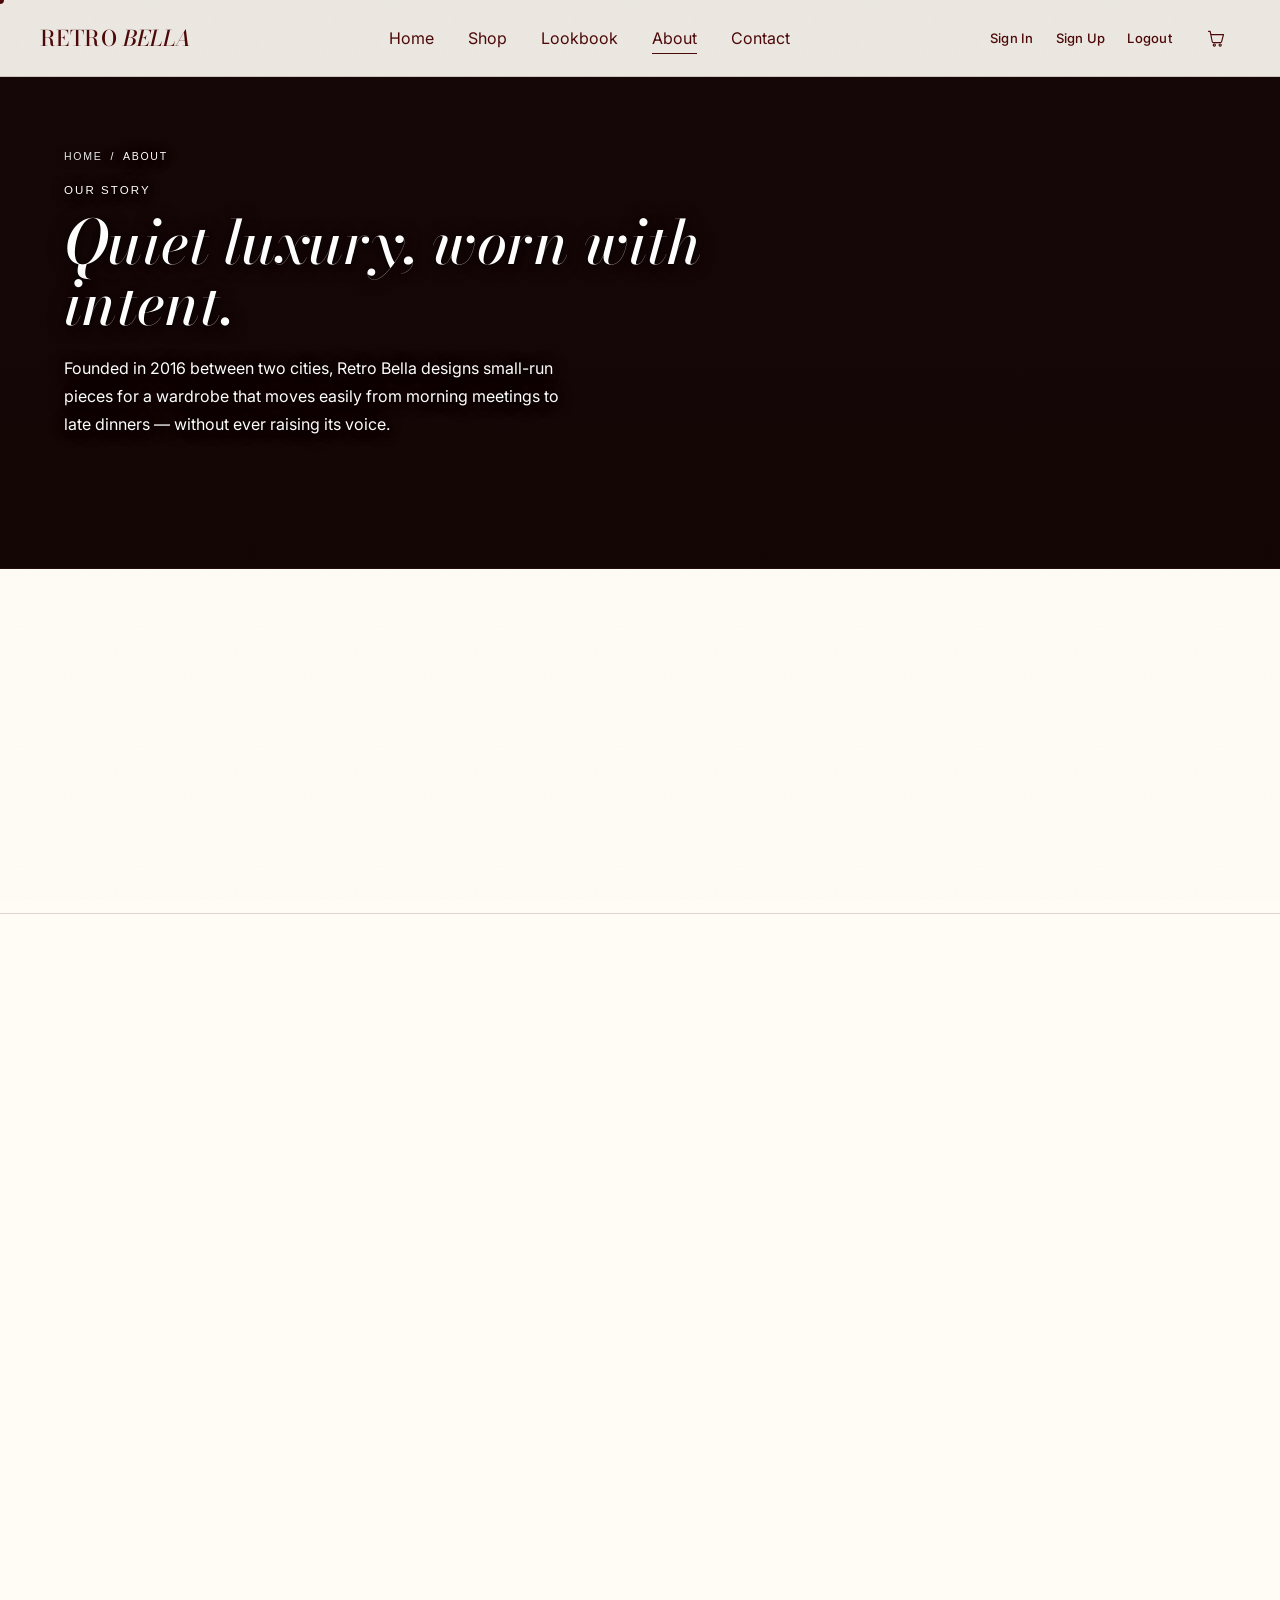
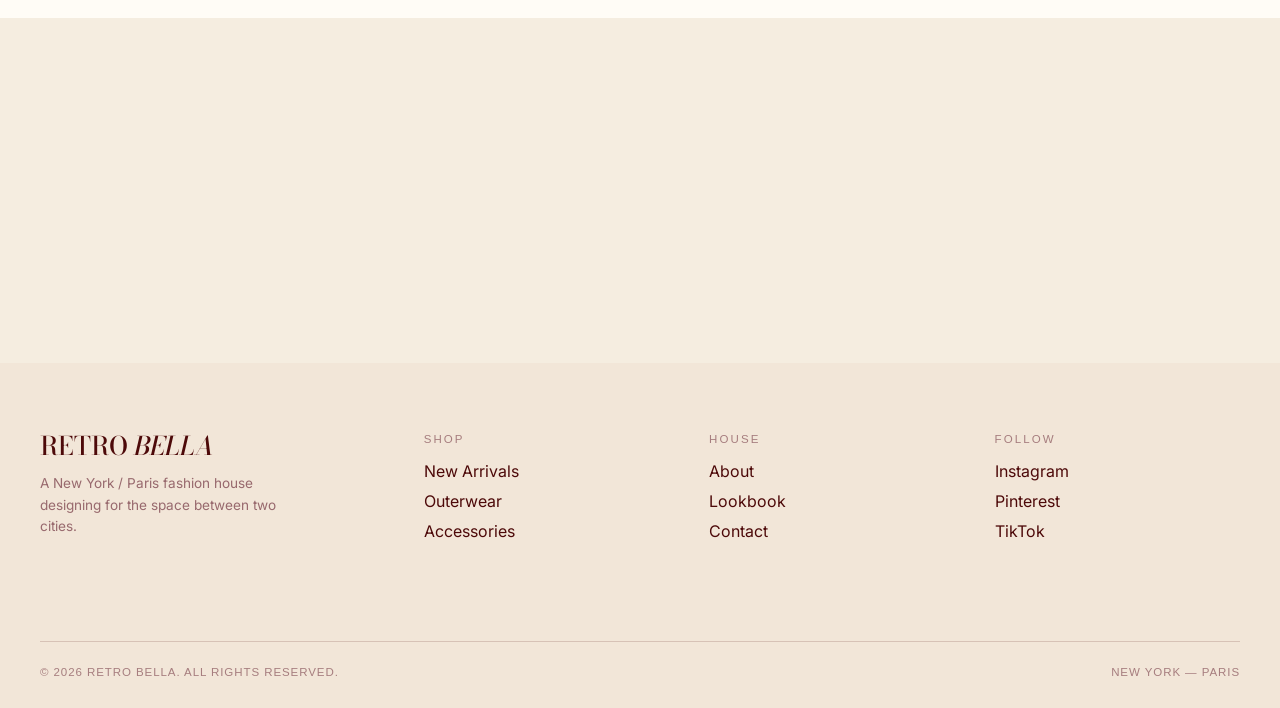
==== commit aff61fb7: "updates" ====
--- a/about.html
+++ b/about.html
@@ -12,7 +12,7 @@
   .page-banner{
     position:relative;
     background-color:#1a0d0d;
-    background-image:linear-gradient(rgba(10,5,5,0.12), rgba(10,5,5,0.28)), url('images/about1.jpeg');
+    background-image:linear-gradient(rgba(10,5,5,0.12), rgba(10,5,5,0.28)), url('Images/about1.jpeg');
     background-size:cover;
     background-position:center 30%;
     background-repeat:no-repeat;
@@ -151,9 +151,9 @@
     <a href="contact.html">Contact</a>
   </nav>
   <div class="header-icons">
-    <a href="login.html" class="icon-btn" aria-label="Account">
-      <svg width="20" height="20" viewBox="0 0 24 24" fill="none"><path d="M12 12a4.5 4.5 0 1 0 0-9 4.5 4.5 0 0 0 0 9Z" stroke="currentColor" stroke-width="1.4"/><path d="M4 20.5c1.5-4 4.7-6 8-6s6.5 2 8 6" stroke="currentColor" stroke-width="1.4" stroke-linecap="round"/></svg>
-    </a>
+    <a href="login.html" class="icon-btn nav-text-btn">Sign In</a>
+    <a href="login.html?tab=signup" class="icon-btn nav-text-btn">Sign Up</a>
+    <a href="index.html" class="icon-btn nav-text-btn">Logout</a>
     <a href="shop.html" class="icon-btn" aria-label="Cart">
       <svg width="20" height="20" viewBox="0 0 24 24" fill="none"><path d="M3 4h2l2.4 12.2a1.5 1.5 0 0 0 1.47 1.3h8.4a1.5 1.5 0 0 0 1.47-1.18L21 8H6" stroke="currentColor" stroke-width="1.4" stroke-linecap="round" stroke-linejoin="round"/><circle cx="10" cy="20.5" r="1.3" stroke="currentColor" stroke-width="1.4"/><circle cx="17" cy="20.5" r="1.3" stroke="currentColor" stroke-width="1.4"/></svg>
     </a>
@@ -163,7 +163,7 @@
   </button>
 </header>
 
-<section class="page-banner about-banner">
+<section class="page-banner">
   <div class="breadcrumb"><a href="index.html">Home</a> / <span>About</span></div>
   <span class="label">Our Story</span>
   <h1>Quiet luxury, worn with intent.</h1>
@@ -221,7 +221,7 @@
 
 <div class="founder-block reveal">
   <div class="img" style="--c1:#C9998C; --c2:#4D0909;">
-    <img src="images/about2.jpeg" alt="Founder in the studio">
+    <img src="Images/about2.jpeg" alt="Founder in the studio">
   </div>
   <div class="copy">
     <blockquote>"We started Retro Bella in a single room in the Garment District with three sewing machines and a stubborn idea: that quiet, well-made clothes could hold their own against anything louder."</blockquote>
@@ -284,9 +284,9 @@
 </div>
 
 <div class="editorial-photo reveal">
-  <figure><img src="images/about3.png" alt="Retro Bella — editorial moment"></figure>
-  <figure><img src="images/about4.png" alt="Retro Bella — editorial moment"></figure>
-  <figure><img src="images/about5.png" alt="Retro Bella — editorial moment"></figure>
+  <figure><img src="Images/about4.png" alt="Retro Bella — editorial moment"></figure>
+  <figure><img src="Images/about3.png" alt="Retro Bella — editorial moment"></figure>
+  <figure><img src="Images/about5.png" alt="Retro Bella — editorial moment"></figure>
 </div>
 
 <section id="newsletter" style="border-bottom:none;">
@@ -338,48 +338,7 @@
     <span>New York — Paris</span>
   </div>
 </footer>
-
-<script>
-  const header = document.getElementById('siteHeader');
-  const menuBtn = document.getElementById('menuBtn');
-  const navLinks = document.getElementById('navLinks');
-  menuBtn.addEventListener('click', () => {
-    menuBtn.classList.toggle('open');
-    navLinks.classList.toggle('open');
-  });
-
-  const revealEls = document.querySelectorAll('.reveal');
-  const io = new IntersectionObserver((entries) => {
-    entries.forEach(entry => {
-      if (entry.isIntersecting) {
-        entry.target.classList.add('in');
-        io.unobserve(entry.target);
-      }
-    });
-  }, { threshold: 0.15 });
-  revealEls.forEach(el => io.observe(el));
-
-  const form = document.getElementById('newsletterForm');
-  const note = document.getElementById('newsletterNote');
-  form.addEventListener('submit', (e) => {
-    e.preventDefault();
-    note.classList.add('show');
-    form.reset();
-    setTimeout(() => note.classList.remove('show'), 4000);
-  });
-
-  const cursorDot = document.getElementById('cursorDot');
-  if (window.matchMedia('(hover: hover)').matches) {
-    window.addEventListener('mousemove', (e) => {
-      cursorDot.style.left = e.clientX + 'px';
-      cursorDot.style.top = e.clientY + 'px';
-    });
-    document.querySelectorAll('.btn-primary, nav.links a, .newsletter button').forEach(el => {
-      el.addEventListener('mouseenter', () => cursorDot.classList.add('active'));
-      el.addEventListener('mouseleave', () => cursorDot.classList.remove('active'));
-    });
-  }
-</script>
-
+<script src="js/main.js"></script>
+<script src="js/about.js"></script>
 </body>
-</html>+</html>
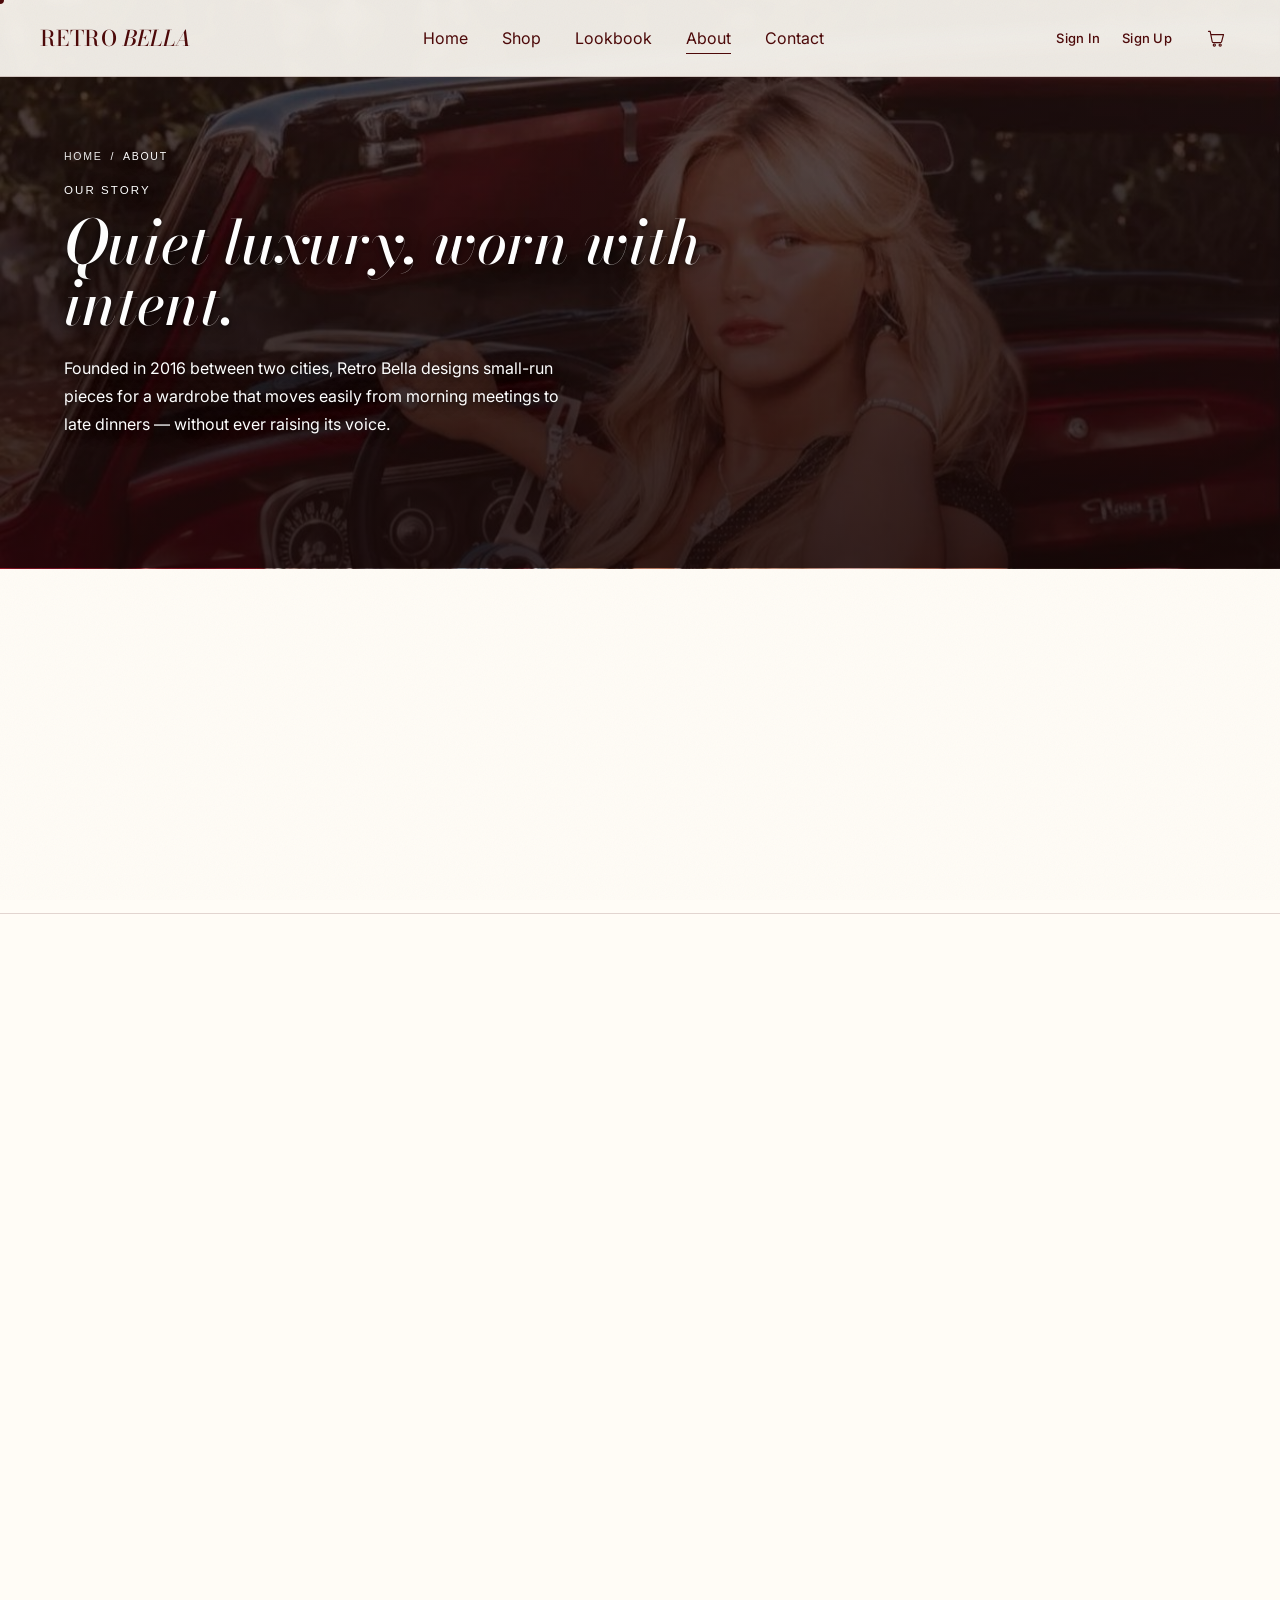
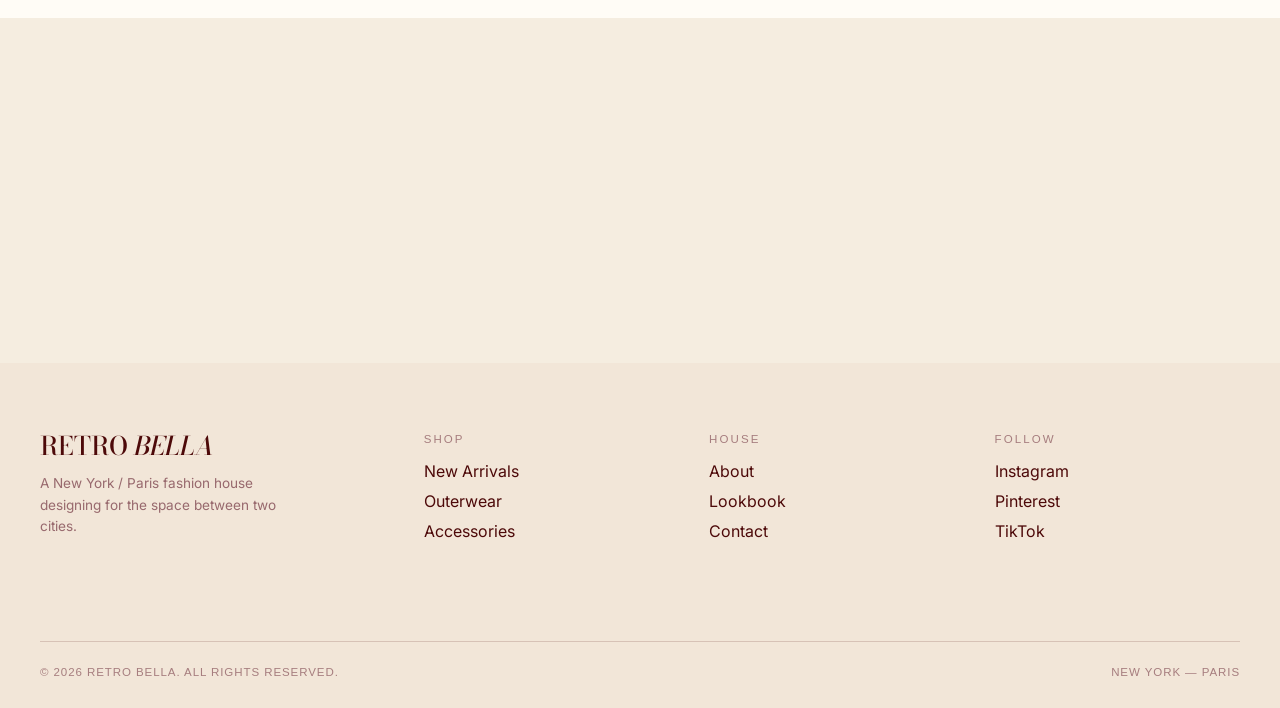
==== commit f21a7e9a: "Added cart, wishlist and checkout page" ====
--- a/about.html
+++ b/about.html
@@ -339,6 +339,7 @@
   </div>
 </footer>
 <script src="js/main.js"></script>
+   <script src="js/auth.js"></script>
 <script src="js/about.js"></script>
 </body>
 </html>
--- a/css/styles.css
+++ b/css/styles.css
@@ -873,16 +873,39 @@
     position:fixed; inset:0; z-index:9999;
     background:var(--paper);
     display:flex; flex-direction:column; align-items:center; justify-content:center; gap:24px;
-    transition:opacity 0.6s ease, visibility 0.6s ease;
-  }
-  .loader-overlay.hide{ opacity:0; visibility:hidden; pointer-events:none; }
+    animation: loaderFadeOut 0.6s ease forwards;
+    animation-delay: 1.7s;
+  }
+  @keyframes loaderFadeOut{
+    from{ opacity:1; visibility:visible; }
+    to{ opacity:0; visibility:hidden; pointer-events:none; }
+  }
   .loader-logo{ font-family:'Bodoni Moda', serif; font-size:1.5rem; letter-spacing:0.02em; color:var(--ink); }
   .loader-logo em{ font-style:italic; color:var(--sangria); }
   .loader-bar-track{ width:220px; height:2px; background:var(--line); position:relative; overflow:hidden; }
-  .loader-bar-fill{ position:absolute; left:0; top:0; bottom:0; width:0%; background:var(--sangria); transition:width 1.5s cubic-bezier(.22,.85,.24,1); }
+  .loader-bar-fill{
+    position:absolute; left:0; top:0; bottom:0; width:0%; background:var(--sangria);
+    animation: loaderFill 1.5s cubic-bezier(.22,.85,.24,1) forwards;
+    animation-delay: 0.05s;
+  }
+  @keyframes loaderFill{
+    from{ width:0%; }
+    to{ width:100%; }
+  }
   .loader-caption{
     font-family:'Archivo Expanded', sans-serif; font-size:0.64rem; letter-spacing:0.2em;
     text-transform:uppercase; color:rgba(92,22,38,0.5);
+  }
+
+  /* Lock page scroll while the loader is visible, then release it once the
+     fade-out animation above has finished (1.7s delay + 0.6s fade = 2.3s) */
+  html:has(.loader-overlay){
+    animation: loaderUnlockScroll 0.01s linear forwards;
+    animation-delay: 2.3s;
+    overflow:hidden;
+  }
+  @keyframes loaderUnlockScroll{
+    to{ overflow:visible; }
   }
 
   /* =========================================================
@@ -1046,4 +1069,104 @@
     justify-content: center !important;
     gap: 10px !important;
     margin: 0 auto !important;
-  }+  }
+
+/* =========================================================
+   SHOP THE LOOK (.stl-*) — the fanned spread
+   Looks fan out like a hand of cards; hover/focus lifts one
+   forward and straightens it. Uses the site's own tokens.
+   Black/white only on the pills.
+   Mobile / tablet: a plain swipeable row.
+   ========================================================= */
+.stl-sub{ margin-top:16px; max-width:34rem; font-weight:300; line-height:1.6; opacity:0.8; }
+
+.stl-collage{
+  display:flex; align-items:flex-start; gap:14px;
+  max-width:1320px; margin:0 auto; padding:8px 8px 24px;
+  overflow-x:auto; scroll-snap-type:x mandatory; scrollbar-width:thin;
+}
+.stl-card{ position:relative; display:block; flex:0 0 64%; min-width:0; scroll-snap-align:center; }
+.stl-card:focus-visible{ outline:2px solid var(--sangria); outline-offset:4px; border-radius:20px; }
+
+/* cut-paper edge + soft cherry-tinted shadow separate overlapping cards */
+.stl-media{
+  position:relative; overflow:hidden; aspect-ratio:3 / 4;
+  border-radius:18px; border:4px solid var(--paper);
+  background:var(--blush);
+  box-shadow:0 14px 30px rgba(77,9,9,0.18);
+}
+.stl-card:nth-child(even) .stl-media{ background:var(--blush-dim); }
+.stl-media img{
+  position:absolute; inset:0; display:block; width:100%; height:100%;
+  object-fit:cover; object-position:top center;
+  font-size:0;                      /* hides alt text while an image file is missing */
+  transition:transform 0.6s ease;
+}
+
+/* black pill + circular arrow, bottom-left so overlaps never hide it */
+.stl-pill{
+  position:absolute; left:14px; bottom:14px; max-width:calc(100% - 28px);
+  display:inline-flex; align-items:center; gap:8px; white-space:nowrap;
+  padding:5px 5px 5px 13px; border-radius:999px;
+  background:#000; color:#fff;
+  font-family:'Archivo Expanded', sans-serif; font-size:0.6rem;
+  letter-spacing:0.1em; text-transform:uppercase; line-height:1.2;
+}
+.stl-arrow{
+  display:grid; place-items:center; flex:none;
+  width:26px; height:26px; border-radius:50%;
+  background:#fff; color:#000; transition:transform 0.3s ease;
+}
+.stl-arrow svg{ width:13px; height:13px; fill:none; stroke:currentColor; stroke-width:2; stroke-linecap:round; stroke-linejoin:round; }
+
+.stl-card:focus-visible .stl-media img{ transform:scale(1.05); }
+.stl-card:focus-visible .stl-arrow{ transform:translateX(4px); }
+@media (hover:hover){
+  .stl-card:hover .stl-media img{ transform:scale(1.05); }
+  .stl-card:hover .stl-arrow{ transform:translateX(4px); }
+}
+
+/* tablet: swipeable row, three looks in view */
+@media (min-width:641px){
+  .stl-card{ flex-basis:36%; }
+  .stl-pill{ font-size:0.64rem; }
+}
+
+/* desktop: the fan */
+@media (min-width:1101px){
+  .stl-collage{ overflow:visible; scroll-snap-type:none; gap:0; justify-content:center; padding:48px 16px 64px; }
+  .stl-card{
+    flex:0 0 22%; scroll-snap-align:none;
+    transform-origin:50% 100%;
+    transform:translateY(var(--stl-y)) rotate(var(--stl-r));
+    transition:transform 0.5s cubic-bezier(0.2, 0.8, 0.2, 1);
+  }
+  .stl-card + .stl-card{ margin-left:-4%; }
+  .stl-card:nth-child(1){ --stl-r:-9deg; --stl-y:46px; z-index:1; }
+  .stl-card:nth-child(2){ --stl-r:-5deg;  --stl-y:14px; z-index:2; }
+  .stl-card:nth-child(3){ --stl-r:0deg;   --stl-y:0px;  z-index:3; }
+  .stl-card:nth-child(4){ --stl-r:5deg;   --stl-y:14px; z-index:2; }
+  .stl-card:nth-child(5){ --stl-r:9deg;  --stl-y:46px; z-index:1; }
+  .stl-card:focus-visible{ transform:translateY(-26px) rotate(0deg) scale(1.05); z-index:10; }
+  /* right-hand cards are overlapped on their left, so their pill sits bottom-right */
+  .stl-card:nth-child(n+4) .stl-pill{ left:auto; right:14px; }
+}
+@media (min-width:1101px) and (hover:hover){
+  .stl-card:hover{ transform:translateY(-26px) rotate(0deg) scale(1.05); z-index:10; }
+}
+
+/* shop page: "Showing: <look>" bar (added by shop.js) */
+.stl-showing{
+  display:flex; justify-content:center; align-items:center; flex-wrap:wrap; gap:18px;
+  padding:0 20px 28px; color:var(--sangria);
+  font-family:'Archivo Expanded', sans-serif; font-size:0.7rem;
+  letter-spacing:0.1em; text-transform:uppercase;
+}
+.stl-showing strong{ font-weight:700; }
+.stl-showing-clear{
+  font:inherit; letter-spacing:inherit; text-transform:inherit; color:inherit;
+  background:none; border:0; border-bottom:1px solid var(--line);
+  padding:12px 0 4px; cursor:pointer;
+}
+.stl-showing-clear:hover{ border-bottom-color:var(--sangria); }
+.stl-showing-clear:focus-visible{ outline:2px solid var(--sangria); outline-offset:4px; }
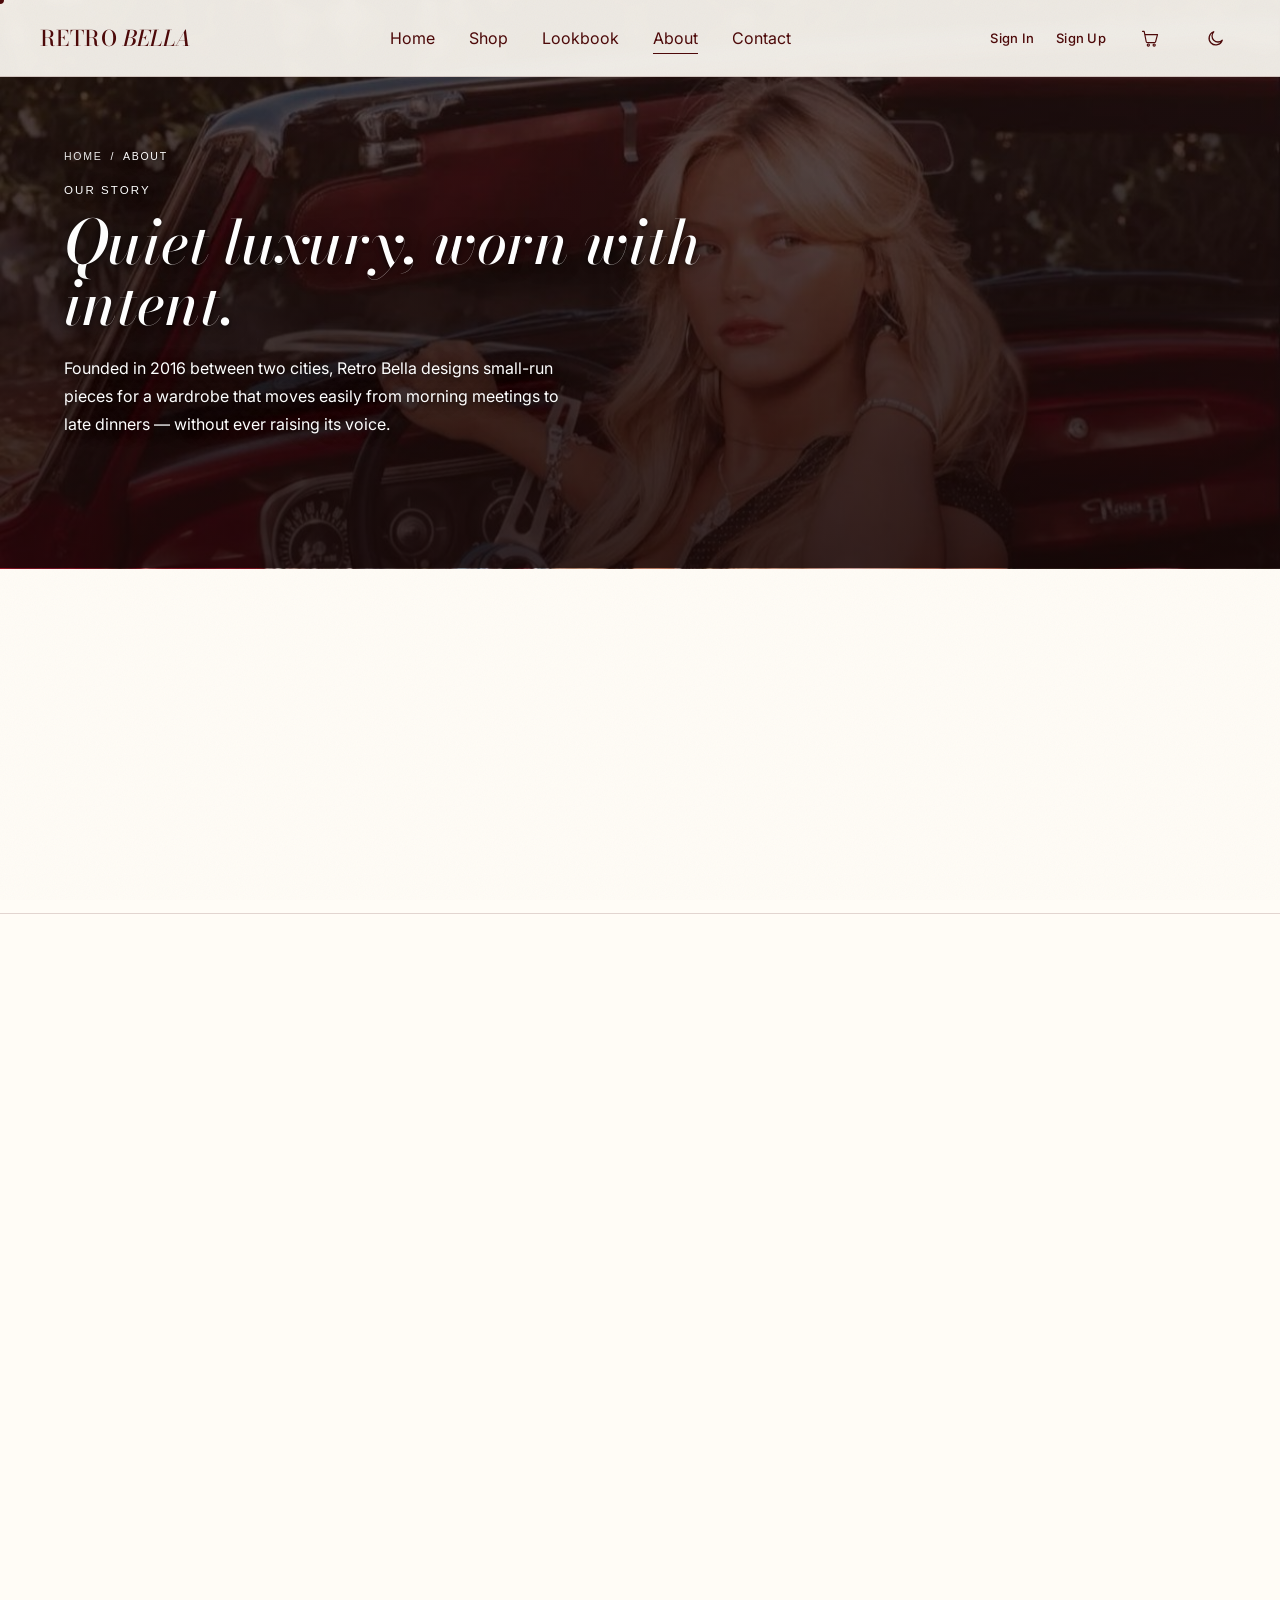
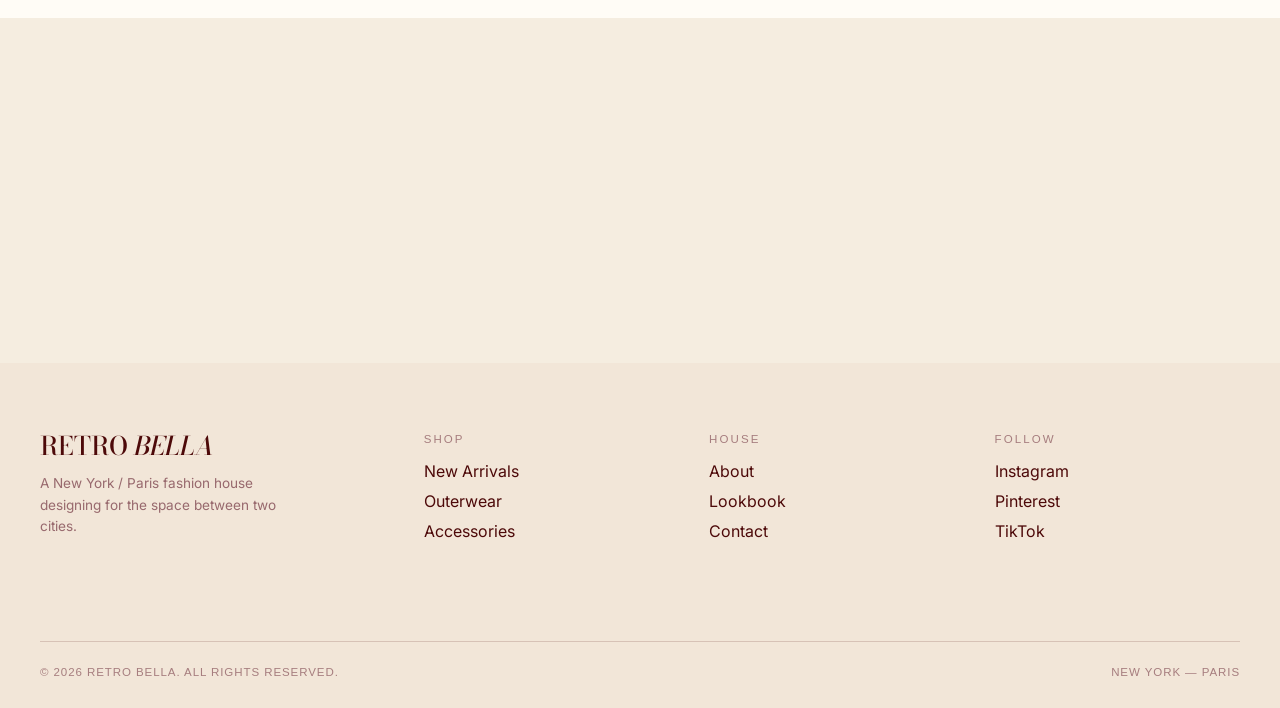
==== commit 5dc113c4: "Added dark mode and filter in shop page" ====
--- a/about.html
+++ b/about.html
@@ -3,6 +3,7 @@
 <head>
 <meta charset="UTF-8">
 <meta name="viewport" content="width=device-width, initial-scale=1.0">
+<script>/* ADDED: apply saved/OS theme before first paint (no flash) */(function(){try{var t=localStorage.getItem("rb_theme");if(!t&&window.matchMedia&&matchMedia("(prefers-color-scheme: dark)").matches)t="dark";if(t==="dark")document.documentElement.setAttribute("data-theme","dark");}catch(e){}})();</script>
 <title>About — RETRO&nbsp;BELLA</title>
 <link rel="preconnect" href="https://fonts.googleapis.com">
 <link rel="preconnect" href="https://fonts.gstatic.com" crossorigin>
@@ -135,6 +136,7 @@
     opacity:0.85;
   }
 </style>
+<link rel="stylesheet" href="css/dark.css"> <!-- ADDED: dark mode -->
 </head>
 <body>
 
@@ -157,6 +159,11 @@
     <a href="shop.html" class="icon-btn" aria-label="Cart">
       <svg width="20" height="20" viewBox="0 0 24 24" fill="none"><path d="M3 4h2l2.4 12.2a1.5 1.5 0 0 0 1.47 1.3h8.4a1.5 1.5 0 0 0 1.47-1.18L21 8H6" stroke="currentColor" stroke-width="1.4" stroke-linecap="round" stroke-linejoin="round"/><circle cx="10" cy="20.5" r="1.3" stroke="currentColor" stroke-width="1.4"/><circle cx="17" cy="20.5" r="1.3" stroke="currentColor" stroke-width="1.4"/></svg>
     </a>
+    <button type="button" class="icon-btn theme-toggle" id="themeToggle" aria-label="Switch to dark mode" aria-pressed="false" title="Switch to dark mode">
+      <svg class="ico-moon" viewBox="0 0 24 24" fill="none" stroke="currentColor" stroke-width="1.6" stroke-linecap="round" stroke-linejoin="round" aria-hidden="true"><path d="M20.5 14.2A8.5 8.5 0 1 1 9.8 3.5a6.8 6.8 0 0 0 10.7 10.7Z"/></svg>
+      <svg class="ico-sun" viewBox="0 0 24 24" fill="none" stroke="currentColor" stroke-width="1.6" stroke-linecap="round" aria-hidden="true"><circle cx="12" cy="12" r="4"/><path d="M12 2.5v2.2M12 19.3v2.2M2.5 12h2.2M19.3 12h2.2M5.3 5.3l1.6 1.6M17.1 17.1l1.6 1.6M18.7 5.3l-1.6 1.6M6.9 17.1l-1.6 1.6"/></svg>
+    </button>
+
   </div>
   <button class="menu-btn" id="menuBtn" aria-label="Toggle menu">
     <span></span><span></span><span></span>
@@ -341,5 +348,6 @@
 <script src="js/main.js"></script>
    <script src="js/auth.js"></script>
 <script src="js/about.js"></script>
+<script src="js/theme.js"></script> <!-- ADDED: dark mode -->
 </body>
 </html>
--- a/css/styles.css
+++ b/css/styles.css
@@ -14,6 +14,7 @@
     --dusk-dim:#EBDFC9;
     --blush:#F2E6D8;
     --blush-dim:#E7D3BC;
+    --ink-rgb:92,22,38;         /* ADDED: text/border tint — swapped in dark mode (css/dark.css) */
   }
 
   *{ margin:0; padding:0; box-sizing:border-box; }
@@ -365,11 +366,11 @@
   }
   .spotlight-copy .label{ color:var(--sangria); display:block; margin-bottom:18px; }
   .spotlight-copy h2{ font-size:clamp(2rem,4.4vw,3.2rem); font-style:italic; margin-bottom:20px; }
-  .spotlight-copy p{ font-size:1rem; line-height:1.8; color:rgba(92,22,38,0.72); max-width:460px; margin-bottom:32px; }
+  .spotlight-copy p{ font-size:1rem; line-height:1.8; color:rgba(var(--ink-rgb),0.72); max-width:460px; margin-bottom:32px; }
 
   .spotlight-price{ display:flex; align-items:baseline; gap:14px; margin-bottom:30px; }
   .spotlight-price .now{ font-family:'Bodoni Moda', serif; font-style:italic; font-size:1.9rem; color:var(--ink); }
-  .spotlight-price .was{ font-size:0.95rem; text-decoration:line-through; color:rgba(92,22,38,0.4); }
+  .spotlight-price .was{ font-size:0.95rem; text-decoration:line-through; color:rgba(var(--ink-rgb),0.4); }
 
   .swatch-row{ display:flex; gap:4px; margin-bottom:30px; }
   .swatch-row .sw{
@@ -382,7 +383,7 @@
 
   .size-row{ display:flex; gap:10px; margin-bottom:36px; flex-wrap:wrap; }
   .size-row button{
-    background:none; border:1px solid rgba(92,22,38,0.35); color:var(--ink);
+    background:none; border:1px solid rgba(var(--ink-rgb),0.35); color:var(--ink);
     font-family:'Archivo Expanded', sans-serif; font-size:0.72rem; letter-spacing:0.08em;
     min-width:48px; min-height:48px; padding:10px 16px; cursor:pointer; transition:all 0.25s ease;
   }
@@ -435,7 +436,7 @@
   }
   .editorial-block .copy .label{ color:var(--sangria); margin-bottom:18px; display:block; }
   .editorial-block .copy h2{ font-size:clamp(1.9rem,4vw,2.8rem); margin-bottom:22px; font-style:italic; }
-  .editorial-block .copy p{ font-size:1rem; line-height:1.75; color:rgba(92,22,38,0.72); max-width:440px; }
+  .editorial-block .copy p{ font-size:1rem; line-height:1.75; color:rgba(var(--ink-rgb),0.72); max-width:440px; }
 
   /* ---------- manifesto ---------- */
   .manifesto{
@@ -462,7 +463,7 @@
     flex:1; background:none; border:none; outline:none; min-height:48px;
     font-family:'Inter', sans-serif; font-size:1rem; padding:10px 6px; color:var(--ink);
   }
-  .newsletter input::placeholder{ color:rgba(92,22,38,0.4); }
+  .newsletter input::placeholder{ color:rgba(var(--ink-rgb),0.4); }
   .newsletter button{
     background:none; border:none; cursor:pointer; min-height:48px; min-width:48px;
     font-family:'Archivo Expanded', sans-serif; text-transform:uppercase;
@@ -483,14 +484,14 @@
   @media (min-width:641px){ footer{ grid-template-columns:1fr 1fr; } }
   @media (min-width:901px){ footer{ padding:70px 40px 30px; grid-template-columns:1.4fr 1fr 1fr 1fr; } }
   footer .brand h3{ font-size:1.6rem; margin-bottom:14px; }
-  footer .brand p{ font-size:0.85rem; color:rgba(92,22,38,0.6); max-width:260px; line-height:1.6; }
-  footer .label{ margin-bottom:16px; display:block; color:rgba(92,22,38,0.5); }
+  footer .brand p{ font-size:0.85rem; color:rgba(var(--ink-rgb),0.6); max-width:260px; line-height:1.6; }
+  footer .label{ margin-bottom:16px; display:block; color:rgba(var(--ink-rgb),0.5); }
   footer ul{ list-style:none; display:flex; flex-direction:column; gap:10px; }
   footer ul li a:hover{ color:var(--sangria); }
   .footer-bottom{
     grid-column:1/-1; display:flex; justify-content:space-between; flex-wrap:wrap; gap:10px;
     margin-top:60px; padding-top:24px; border-top:1px solid var(--line);
-    font-size:0.72rem; color:rgba(92,22,38,0.5);
+    font-size:0.72rem; color:rgba(var(--ink-rgb),0.5);
     font-family:'Archivo Expanded', sans-serif; letter-spacing:0.08em; text-transform:uppercase;
   }
 
@@ -606,14 +607,14 @@
   .breadcrumb{
     display:flex; align-items:center; gap:8px; margin-bottom:22px;
     font-family:'Archivo Expanded', sans-serif; font-size:0.66rem;
-    letter-spacing:0.16em; text-transform:uppercase; color:rgba(92,22,38,0.5);
+    letter-spacing:0.16em; text-transform:uppercase; color:rgba(var(--ink-rgb),0.5);
   }
   .breadcrumb a:hover{ color:var(--sangria); }
   .page-banner .label{ color:var(--sangria); display:block; margin-bottom:16px; }
   .page-banner h1{ font-size:clamp(2.3rem, 5.2vw, 3.8rem); font-style:italic; max-width:720px; }
   .page-banner p.sub{
     margin-top:20px; font-size:1rem; line-height:1.75;
-    color:rgba(92,22,38,0.72); max-width:520px;
+    color:rgba(var(--ink-rgb),0.72); max-width:520px;
   }
 
   /* =========================================================
@@ -623,7 +624,7 @@
   .filter-pill{
     font-family:'Archivo Expanded', sans-serif; font-size:0.7rem;
     letter-spacing:0.1em; text-transform:uppercase;
-    min-height:48px; padding:11px 22px; border:1px solid rgba(92,22,38,0.28);
+    min-height:48px; padding:11px 22px; border:1px solid rgba(var(--ink-rgb),0.28);
     background:none; color:var(--ink); cursor:pointer;
     transition:background 0.25s ease, color 0.25s ease, border-color 0.25s ease;
   }
@@ -704,11 +705,11 @@
   .product-info h3{ font-size:1rem; font-style:italic; font-family:'Bodoni Moda', serif; font-weight:500; margin-bottom:5px; }
   .product-info .cat-label{
     font-family:'Archivo Expanded', sans-serif; font-size:0.6rem;
-    letter-spacing:0.12em; text-transform:uppercase; color:rgba(92,22,38,0.48);
+    letter-spacing:0.12em; text-transform:uppercase; color:rgba(var(--ink-rgb),0.48);
   }
   .product-price{ font-family:'Bodoni Moda', serif; font-style:italic; font-size:1rem; white-space:nowrap; }
   .load-more-wrap{ display:flex; justify-content:center; padding-bottom:110px; }
-  .empty-note{ padding:40px; text-align:center; color:rgba(92,22,38,0.55); display:none; }
+  .empty-note{ padding:40px; text-align:center; color:rgba(var(--ink-rgb),0.55); display:none; }
   .empty-note.show{ display:block; }
 
   /* =========================================================
@@ -719,21 +720,21 @@
   .pillar{ padding:46px 34px; background:var(--paper); }
   .pillar .num{ font-family:'Archivo Expanded', sans-serif; color:var(--sangria); font-size:0.72rem; letter-spacing:0.16em; }
   .pillar h3{ margin:20px 0 14px; font-size:1.5rem; font-style:italic; }
-  .pillar p{ font-size:0.92rem; line-height:1.75; color:rgba(92,22,38,0.7); }
+  .pillar p{ font-size:0.92rem; line-height:1.75; color:rgba(var(--ink-rgb),0.7); }
 
   .founder-block{ display:grid; grid-template-columns:1fr; gap:0; align-items:center; background:var(--blush); }
   @media (min-width:901px){ .founder-block{ grid-template-columns:0.9fr 1.1fr; gap:70px; } }
   .founder-block .img{ aspect-ratio:4/5; position:relative; overflow:hidden; background:linear-gradient(160deg, var(--c1,var(--dusk)), var(--c2,var(--blush))); }
   .founder-block .img img{ position:absolute; inset:0; width:100%; height:100%; object-fit:cover; }
   .founder-block .copy blockquote{ font-family:'Bodoni Moda', serif; font-style:italic; font-size:clamp(1.3rem,2.6vw,1.9rem); line-height:1.5; margin-bottom:22px; }
-  .founder-block .copy cite{ font-style:normal; font-family:'Archivo Expanded', sans-serif; font-size:0.7rem; letter-spacing:0.12em; text-transform:uppercase; color:rgba(92,22,38,0.55); }
+  .founder-block .copy cite{ font-style:normal; font-family:'Archivo Expanded', sans-serif; font-size:0.7rem; letter-spacing:0.12em; text-transform:uppercase; color:rgba(var(--ink-rgb),0.55); }
 
   .timeline-row{ display:grid; grid-template-columns:1fr; gap:8px; padding:30px 0; border-bottom:1px solid var(--line); }
   @media (min-width:901px){ .timeline-row{ grid-template-columns:140px 1fr; gap:34px; } }
   .timeline-row:first-child{ border-top:1px solid var(--line); }
   .timeline-row .year{ font-family:'Bodoni Moda', serif; font-style:italic; font-size:1.7rem; color:var(--sangria); }
   .timeline-row h4{ font-size:1.05rem; margin-bottom:8px; font-family:'Archivo Expanded', sans-serif; text-transform:uppercase; letter-spacing:0.06em; font-weight:500; }
-  .timeline-row p{ font-size:0.94rem; line-height:1.75; color:rgba(92,22,38,0.7); max-width:560px; }
+  .timeline-row p{ font-size:0.94rem; line-height:1.75; color:rgba(var(--ink-rgb),0.7); max-width:560px; }
 
   .stats-row{ display:flex; justify-content:space-between; flex-wrap:wrap; gap:30px; background:var(--sangria); color:var(--paper); padding:70px 40px; }
   .stats-row .stat{ text-align:center; flex:1; min-width:140px; }
@@ -766,10 +767,10 @@
   .contact-form-wrap .field{ margin-bottom:26px; }
   .contact-form-wrap label{
     display:block; font-family:'Archivo Expanded', sans-serif; font-size:0.65rem;
-    letter-spacing:0.12em; text-transform:uppercase; color:rgba(92,22,38,0.55); margin-bottom:9px;
+    letter-spacing:0.12em; text-transform:uppercase; color:rgba(var(--ink-rgb),0.55); margin-bottom:9px;
   }
   .contact-form-wrap input, .contact-form-wrap textarea, .contact-form-wrap select{
-    width:100%; min-height:48px; background:none; border:none; border-bottom:1px solid rgba(92,22,38,0.3);
+    width:100%; min-height:48px; background:none; border:none; border-bottom:1px solid rgba(var(--ink-rgb),0.3);
     padding:12px 4px; font-family:'Inter', sans-serif; font-size:1rem; color:var(--ink);
     outline:none; transition:border-color 0.25s ease;
   }
@@ -781,7 +782,7 @@
   .store-list{ display:flex; flex-direction:column; gap:38px; }
   .store-card .label{ color:var(--sangria); display:block; margin-bottom:10px; }
   .store-card h3{ font-size:1.4rem; font-style:italic; margin-bottom:10px; }
-  .store-card p{ font-size:0.9rem; line-height:1.75; color:rgba(92,22,38,0.7); }
+  .store-card p{ font-size:0.9rem; line-height:1.75; color:rgba(var(--ink-rgb),0.7); }
   .store-card p a{ color:var(--sangria); }
 
   /* =========================================================
@@ -819,13 +820,13 @@
   .auth-box{ width:100%; max-width:380px; }
   .auth-box .label{ color:var(--sangria); display:block; }
   .auth-box h1{ font-size:2.1rem; font-style:italic; margin:16px 0 10px; }
-  .auth-box .sub{ font-size:0.92rem; color:rgba(92,22,38,0.65); margin-bottom:34px; }
+  .auth-box .sub{ font-size:0.92rem; color:rgba(var(--ink-rgb),0.65); margin-bottom:34px; }
 
   .auth-tabs{ display:flex; gap:28px; margin-bottom:32px; border-bottom:1px solid var(--line); }
   .auth-tab{
     background:none; border:none; cursor:pointer; padding:0 0 14px;
     font-family:'Archivo Expanded', sans-serif; font-size:0.74rem; letter-spacing:0.1em;
-    text-transform:uppercase; color:rgba(92,22,38,0.42); position:relative;
+    text-transform:uppercase; color:rgba(var(--ink-rgb),0.42); position:relative;
   }
   .auth-tab.active{ color:var(--ink); }
   .auth-tab.active::after{ content:""; position:absolute; left:0; right:0; bottom:-1px; height:2px; background:var(--sangria); }
@@ -836,10 +837,10 @@
   .auth-field{ margin-bottom:22px; }
   .auth-field label{
     display:block; font-family:'Archivo Expanded', sans-serif; font-size:0.64rem;
-    letter-spacing:0.1em; text-transform:uppercase; color:rgba(92,22,38,0.55); margin-bottom:8px;
+    letter-spacing:0.1em; text-transform:uppercase; color:rgba(var(--ink-rgb),0.55); margin-bottom:8px;
   }
   .auth-field input{
-    width:100%; min-height:48px; border:none; border-bottom:1px solid rgba(92,22,38,0.3); background:none;
+    width:100%; min-height:48px; border:none; border-bottom:1px solid rgba(var(--ink-rgb),0.3); background:none;
     padding:10px 4px; font-family:'Inter', sans-serif; font-size:1rem; color:var(--ink);
     outline:none; transition:border-color 0.25s ease;
   }
@@ -848,19 +849,19 @@
 
   .auth-row{ display:flex; justify-content:space-between; align-items:center; margin-bottom:30px; font-size:0.82rem; }
   .auth-row a{ color:var(--sangria); }
-  .auth-remember{ display:flex; align-items:center; gap:8px; color:rgba(92,22,38,0.65); cursor:pointer; }
+  .auth-remember{ display:flex; align-items:center; gap:8px; color:rgba(var(--ink-rgb),0.65); cursor:pointer; }
   .auth-remember input{ accent-color:var(--sangria); }
 
   .auth-submit{ width:100%; justify-content:center; }
-  .auth-switch{ margin-top:26px; text-align:center; font-size:0.85rem; color:rgba(92,22,38,0.65); }
+  .auth-switch{ margin-top:26px; text-align:center; font-size:0.85rem; color:rgba(var(--ink-rgb),0.65); }
   .auth-switch button{ background:none; border:none; cursor:pointer; color:var(--sangria); font-weight:500; font-family:'Inter', sans-serif; font-size:0.85rem; }
 
-  .auth-divider{ display:flex; align-items:center; gap:14px; margin:28px 0; color:rgba(92,22,38,0.4); font-size:0.7rem; text-transform:uppercase; letter-spacing:0.12em; }
+  .auth-divider{ display:flex; align-items:center; gap:14px; margin:28px 0; color:rgba(var(--ink-rgb),0.4); font-size:0.7rem; text-transform:uppercase; letter-spacing:0.12em; }
   .auth-divider::before, .auth-divider::after{ content:""; flex:1; height:1px; background:var(--line); }
   .auth-social{ display:flex; gap:14px; }
   .auth-social button{
     flex:1; display:flex; align-items:center; justify-content:center; gap:10px; min-height:48px; padding:12px;
-    border:1px solid rgba(92,22,38,0.25); background:none; cursor:pointer;
+    border:1px solid rgba(var(--ink-rgb),0.25); background:none; cursor:pointer;
     font-family:'Inter', sans-serif; font-size:0.84rem; color:var(--ink);
     transition:border-color 0.25s ease;
   }
@@ -894,7 +895,7 @@
   }
   .loader-caption{
     font-family:'Archivo Expanded', sans-serif; font-size:0.64rem; letter-spacing:0.2em;
-    text-transform:uppercase; color:rgba(92,22,38,0.5);
+    text-transform:uppercase; color:rgba(var(--ink-rgb),0.5);
   }
 
   /* Lock page scroll while the loader is visible, then release it once the
--- a/css/dark.css
+++ b/css/dark.css
@@ -0,0 +1,104 @@
+/* RETRO BELLA — Dark mode
+   Loaded last on every page. The dark palette only applies when <html data-theme="dark">
+   (set by the tiny script in <head> and by js/theme.js). */
+
+/* ---------- toggle button (works in both themes) ---------- */
+.theme-toggle{ position:relative; font:inherit; }
+.theme-toggle svg{ width:19px; height:19px; display:block; }
+.theme-toggle .ico-sun{ display:none; }
+:root[data-theme="dark"] .theme-toggle .ico-sun{ display:block; }
+:root[data-theme="dark"] .theme-toggle .ico-moon{ display:none; }
+.theme-toggle:focus-visible{ outline:2px solid var(--sangria); outline-offset:2px; }
+/* login page has no header, so its button floats in the corner */
+.theme-toggle--float{
+  position:fixed; top:14px; right:14px; z-index:950;
+  background:var(--paper); color:var(--ink); border:1px solid var(--line); border-radius:50%;
+}
+/* smooth colour change when toggling (class is added for 0.4s by theme.js) */
+html.theme-anim *, html.theme-anim *::before, html.theme-anim *::after{
+  transition:background-color .35s ease, color .35s ease, border-color .35s ease !important;
+}
+
+/* ---------- dark palette ---------- */
+:root[data-theme="dark"]{
+  color-scheme:dark;                 /* dark scrollbars, date pickers, select menus */
+  --ink:#F3E6DA;
+  --ink-rgb:243,230,218;
+  --paper:#170B0B;
+  --paper-dim:#211111;
+  --sangria:#E8A9A0;                 /* accent: links, buttons, hearts */
+  --sangria-dim:#D48D84;
+  --line:rgba(243,230,218,0.16);
+  --dusk:#211212;
+  --dusk-dim:#2B1818;
+  --blush:#2A1616;
+  --blush-dim:#331C1C;
+  --border:rgba(243,230,218,.16);
+}
+
+/* header */
+:root[data-theme="dark"] header.scrolled{ background:rgba(23,11,11,0.92); }
+:root[data-theme="dark"] .grain{ mix-blend-mode:screen; opacity:0.03; }
+
+/* text that sits ON photos/video must stay light in both themes */
+:root[data-theme="dark"] header.on-video:not(.scrolled) .logo,
+:root[data-theme="dark"] header.on-video:not(.scrolled) nav.links a,
+:root[data-theme="dark"] header.on-video:not(.scrolled) .header-icons,
+:root[data-theme="dark"] .hero,
+:root[data-theme="dark"] .hero-caption,
+:root[data-theme="dark"] .btn-outline,
+:root[data-theme="dark"] .scroll-cue,
+:root[data-theme="dark"] .panel-label h3,
+:root[data-theme="dark"] .panel-reveal h3,
+:root[data-theme="dark"] .panel-link,
+:root[data-theme="dark"] .editorial-block .img::after,
+:root[data-theme="dark"] .lookbook-masonry figcaption{ color:#FFFCF6; }
+:root[data-theme="dark"] .btn-outline:hover{ background:#FFFCF6; color:#4D0909; border-color:#FFFCF6; }
+
+/* dark cherry panels keep their deep red + light text */
+:root[data-theme="dark"] .stats-row{ background:#3A0A0A; color:#FFFCF6; }
+:root[data-theme="dark"] .auth-side{ background:linear-gradient(160deg,#4D0909,#2A0505); color:#FFFCF6; }
+:root[data-theme="dark"] .auth-side .logo{ color:#FFFCF6; }
+
+/* near-black buttons become light buttons */
+:root[data-theme="dark"] .add-cart-btn,
+:root[data-theme="dark"] .wishlist-add,
+:root[data-theme="dark"] .wl-add{ background:#F3E6DA; color:#170B0B; border-color:#F3E6DA; }
+:root[data-theme="dark"] .add-cart-btn:hover,
+:root[data-theme="dark"] .wishlist-add:hover,
+:root[data-theme="dark"] .wl-add:hover{ background:var(--sangria); border-color:var(--sangria); color:#170B0B; }
+
+/* shop cards */
+:root[data-theme="dark"] .wishlist-btn{ background:rgba(23,11,11,0.88); color:var(--ink); border-color:rgba(243,230,218,.28); }
+:root[data-theme="dark"] .wishlist-btn:hover{ background:var(--paper); }
+:root[data-theme="dark"] .wishlist-btn.is-wishlisted{ background:rgba(224,68,112,.2); color:#ff7a9c; border-color:#ff7a9c; }
+:root[data-theme="dark"] .wishlist-btn.is-wishlisted svg{ fill:#ff7a9c; }
+:root[data-theme="dark"] .cart-feedback{ color:var(--ink); }
+:root[data-theme="dark"] .filter-search::placeholder{ color:rgba(243,230,218,0.5); }
+:root[data-theme="dark"] .color-dot{ border-color:rgba(243,230,218,0.35); }
+
+/* forms / checkout */
+:root[data-theme="dark"] .field.invalid input,
+:root[data-theme="dark"] .field.invalid select,
+:root[data-theme="dark"] .field.invalid textarea{ border-color:#ff8a80; background:rgba(255,138,128,0.12); }
+:root[data-theme="dark"] .field-error,
+:root[data-theme="dark"] .form-summary-error{ color:#ff8a80; }
+:root[data-theme="dark"] .conf{ background:var(--blush); box-shadow:0 18px 50px rgba(0,0,0,0.4); }
+:root[data-theme="dark"] .conf-check{ color:#170B0B; }
+:root[data-theme="dark"] .captcha-box{
+  background:repeating-linear-gradient(135deg,#2A1616,#2A1616 5px,#331C1C 5px,#331C1C 10px);
+}
+:root[data-theme="dark"] .stl-media{ box-shadow:0 14px 30px rgba(0,0,0,0.5); }
+:root[data-theme="dark"] .spotlight-copy p{ color:rgba(var(--ink-rgb),0.72); }
+:root[data-theme="dark"] .newsletter input::placeholder{ color:rgba(var(--ink-rgb),0.4); }
+
+/* about page inline borders */
+:root[data-theme="dark"] .press-strip,
+:root[data-theme="dark"] .pull-quote{ border-bottom-color:rgba(243,230,218,0.12); }
+:root[data-theme="dark"] .about-cta a.btn-primary,
+:root[data-theme="dark"] .shop-cta a.btn-primary{ background:var(--sangria); color:#170B0B; }
+
+/* product photos on white (fit-contain) stay white so cut-out shots look right;
+   gradient placeholders get a little dimmer */
+:root[data-theme="dark"] img{ filter:brightness(0.92); }
+:root[data-theme="dark"] .fit-contain, :root[data-theme="dark"] .is-contain img{ filter:brightness(0.9); }
